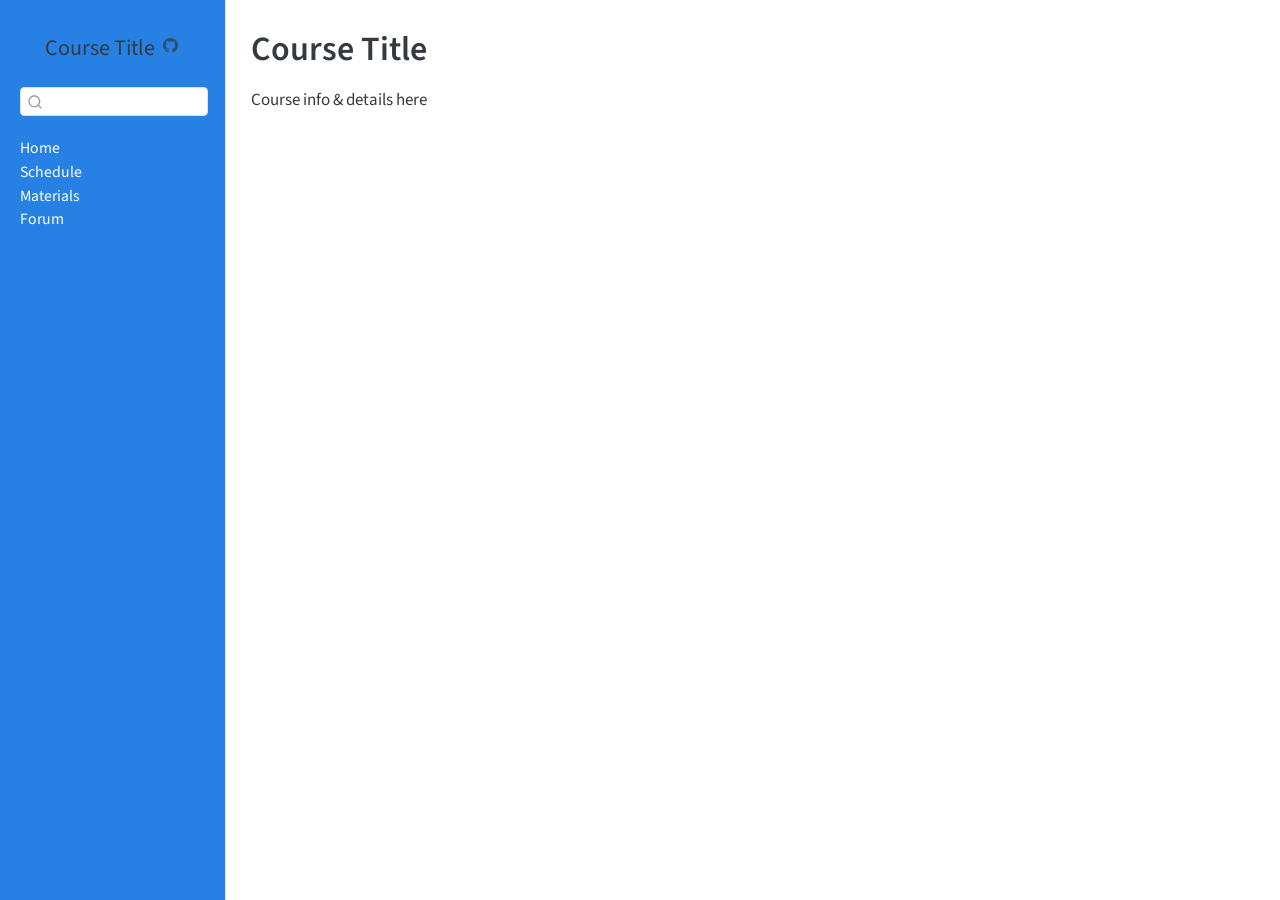
==== index.html @ 428b6da1 "Built site for gh-pages" ====
<!DOCTYPE html>
<html xmlns="http://www.w3.org/1999/xhtml" lang="en" xml:lang="en"><head>

<meta charset="utf-8">
<meta name="generator" content="quarto-1.5.57">

<meta name="viewport" content="width=device-width, initial-scale=1.0, user-scalable=yes">


<title>Course Title</title>
<style>
code{white-space: pre-wrap;}
span.smallcaps{font-variant: small-caps;}
div.columns{display: flex; gap: min(4vw, 1.5em);}
div.column{flex: auto; overflow-x: auto;}
div.hanging-indent{margin-left: 1.5em; text-indent: -1.5em;}
ul.task-list{list-style: none;}
ul.task-list li input[type="checkbox"] {
  width: 0.8em;
  margin: 0 0.8em 0.2em -1em; /* quarto-specific, see https://github.com/quarto-dev/quarto-cli/issues/4556 */ 
  vertical-align: middle;
}
</style>


<script src="site_libs/quarto-nav/quarto-nav.js"></script>
<script src="site_libs/clipboard/clipboard.min.js"></script>
<script src="site_libs/quarto-search/autocomplete.umd.js"></script>
<script src="site_libs/quarto-search/fuse.min.js"></script>
<script src="site_libs/quarto-search/quarto-search.js"></script>
<meta name="quarto:offset" content="./">
<script src="site_libs/quarto-html/quarto.js"></script>
<script src="site_libs/quarto-html/popper.min.js"></script>
<script src="site_libs/quarto-html/tippy.umd.min.js"></script>
<script src="site_libs/quarto-html/anchor.min.js"></script>
<link href="site_libs/quarto-html/tippy.css" rel="stylesheet">
<link href="site_libs/quarto-html/quarto-syntax-highlighting.css" rel="stylesheet" id="quarto-text-highlighting-styles">
<script src="site_libs/bootstrap/bootstrap.min.js"></script>
<link href="site_libs/bootstrap/bootstrap-icons.css" rel="stylesheet">
<link href="site_libs/bootstrap/bootstrap.min.css" rel="stylesheet" id="quarto-bootstrap" data-mode="light">
<script id="quarto-search-options" type="application/json">{
  "location": "sidebar",
  "copy-button": false,
  "collapse-after": 3,
  "panel-placement": "start",
  "type": "textbox",
  "limit": 50,
  "keyboard-shortcut": [
    "f",
    "/",
    "s"
  ],
  "show-item-context": false,
  "language": {
    "search-no-results-text": "No results",
    "search-matching-documents-text": "matching documents",
    "search-copy-link-title": "Copy link to search",
    "search-hide-matches-text": "Hide additional matches",
    "search-more-match-text": "more match in this document",
    "search-more-matches-text": "more matches in this document",
    "search-clear-button-title": "Clear",
    "search-text-placeholder": "",
    "search-detached-cancel-button-title": "Cancel",
    "search-submit-button-title": "Submit",
    "search-label": "Search"
  }
}</script>


</head>

<body class="nav-sidebar docked">

<div id="quarto-search-results"></div>
  <header id="quarto-header" class="headroom fixed-top">
  <nav class="quarto-secondary-nav">
    <div class="container-fluid d-flex">
      <button type="button" class="quarto-btn-toggle btn" data-bs-toggle="collapse" role="button" data-bs-target=".quarto-sidebar-collapse-item" aria-controls="quarto-sidebar" aria-expanded="false" aria-label="Toggle sidebar navigation" onclick="if (window.quartoToggleHeadroom) { window.quartoToggleHeadroom(); }">
        <i class="bi bi-layout-text-sidebar-reverse"></i>
      </button>
        <nav class="quarto-page-breadcrumbs" aria-label="breadcrumb"><ol class="breadcrumb"><li class="breadcrumb-item"><a href="./index.html">Home</a></li></ol></nav>
        <a class="flex-grow-1" role="navigation" data-bs-toggle="collapse" data-bs-target=".quarto-sidebar-collapse-item" aria-controls="quarto-sidebar" aria-expanded="false" aria-label="Toggle sidebar navigation" onclick="if (window.quartoToggleHeadroom) { window.quartoToggleHeadroom(); }">      
        </a>
      <button type="button" class="btn quarto-search-button" aria-label="Search" onclick="window.quartoOpenSearch();">
        <i class="bi bi-search"></i>
      </button>
    </div>
  </nav>
</header>
<!-- content -->
<div id="quarto-content" class="quarto-container page-columns page-rows-contents page-layout-article">
<!-- sidebar -->
  <nav id="quarto-sidebar" class="sidebar collapse collapse-horizontal quarto-sidebar-collapse-item sidebar-navigation docked overflow-auto">
    <div class="pt-lg-2 mt-2 text-center sidebar-header">
    <div class="sidebar-title mb-0 py-0">
      <a href="./">Course Title</a> 
        <div class="sidebar-tools-main">
    <a href="https://github.com/Pakillo/quarto-course-website-template" title="GitHub" class="quarto-navigation-tool px-1" aria-label="GitHub"><i class="bi bi-github"></i></a>
</div>
    </div>
      </div>
        <div class="mt-2 flex-shrink-0 align-items-center">
        <div class="sidebar-search">
        <div id="quarto-search" class="" title="Search"></div>
        </div>
        </div>
    <div class="sidebar-menu-container"> 
    <ul class="list-unstyled mt-1">
        <li class="sidebar-item">
  <div class="sidebar-item-container"> 
  <a href="./index.html" class="sidebar-item-text sidebar-link active">
 <span class="menu-text">Home</span></a>
  </div>
</li>
        <li class="sidebar-item">
  <div class="sidebar-item-container"> 
  <a href="./schedule.html" class="sidebar-item-text sidebar-link">
 <span class="menu-text">Schedule</span></a>
  </div>
</li>
        <li class="sidebar-item">
  <div class="sidebar-item-container"> 
  <a href="./materials.html" class="sidebar-item-text sidebar-link">
 <span class="menu-text">Materials</span></a>
  </div>
</li>
        <li class="sidebar-item">
  <div class="sidebar-item-container"> 
  <a href="https://github.com/Pakillo/quarto-course-website-template/discussions" class="sidebar-item-text sidebar-link">
 <span class="menu-text">Forum</span></a>
  </div>
</li>
    </ul>
    </div>
</nav>
<div id="quarto-sidebar-glass" class="quarto-sidebar-collapse-item" data-bs-toggle="collapse" data-bs-target=".quarto-sidebar-collapse-item"></div>
<!-- margin-sidebar -->
    <div id="quarto-margin-sidebar" class="sidebar margin-sidebar zindex-bottom">
        
    </div>
<!-- main -->
<main class="content" id="quarto-document-content">

<header id="title-block-header" class="quarto-title-block default">
<div class="quarto-title">
<h1 class="title">Course Title</h1>
</div>



<div class="quarto-title-meta">

    
  
    
  </div>
  


</header>


<p>Course info &amp; details here</p>



</main> <!-- /main -->
<script id="quarto-html-after-body" type="application/javascript">
window.document.addEventListener("DOMContentLoaded", function (event) {
  const toggleBodyColorMode = (bsSheetEl) => {
    const mode = bsSheetEl.getAttribute("data-mode");
    const bodyEl = window.document.querySelector("body");
    if (mode === "dark") {
      bodyEl.classList.add("quarto-dark");
      bodyEl.classList.remove("quarto-light");
    } else {
      bodyEl.classList.add("quarto-light");
      bodyEl.classList.remove("quarto-dark");
    }
  }
  const toggleBodyColorPrimary = () => {
    const bsSheetEl = window.document.querySelector("link#quarto-bootstrap");
    if (bsSheetEl) {
      toggleBodyColorMode(bsSheetEl);
    }
  }
  toggleBodyColorPrimary();  
  const icon = "";
  const anchorJS = new window.AnchorJS();
  anchorJS.options = {
    placement: 'right',
    icon: icon
  };
  anchorJS.add('.anchored');
  const isCodeAnnotation = (el) => {
    for (const clz of el.classList) {
      if (clz.startsWith('code-annotation-')) {                     
        return true;
      }
    }
    return false;
  }
  const onCopySuccess = function(e) {
    // button target
    const button = e.trigger;
    // don't keep focus
    button.blur();
    // flash "checked"
    button.classList.add('code-copy-button-checked');
    var currentTitle = button.getAttribute("title");
    button.setAttribute("title", "Copied!");
    let tooltip;
    if (window.bootstrap) {
      button.setAttribute("data-bs-toggle", "tooltip");
      button.setAttribute("data-bs-placement", "left");
      button.setAttribute("data-bs-title", "Copied!");
      tooltip = new bootstrap.Tooltip(button, 
        { trigger: "manual", 
          customClass: "code-copy-button-tooltip",
          offset: [0, -8]});
      tooltip.show();    
    }
    setTimeout(function() {
      if (tooltip) {
        tooltip.hide();
        button.removeAttribute("data-bs-title");
        button.removeAttribute("data-bs-toggle");
        button.removeAttribute("data-bs-placement");
      }
      button.setAttribute("title", currentTitle);
      button.classList.remove('code-copy-button-checked');
    }, 1000);
    // clear code selection
    e.clearSelection();
  }
  const getTextToCopy = function(trigger) {
      const codeEl = trigger.previousElementSibling.cloneNode(true);
      for (const childEl of codeEl.children) {
        if (isCodeAnnotation(childEl)) {
          childEl.remove();
        }
      }
      return codeEl.innerText;
  }
  const clipboard = new window.ClipboardJS('.code-copy-button:not([data-in-quarto-modal])', {
    text: getTextToCopy
  });
  clipboard.on('success', onCopySuccess);
  if (window.document.getElementById('quarto-embedded-source-code-modal')) {
    // For code content inside modals, clipBoardJS needs to be initialized with a container option
    // TODO: Check when it could be a function (https://github.com/zenorocha/clipboard.js/issues/860)
    const clipboardModal = new window.ClipboardJS('.code-copy-button[data-in-quarto-modal]', {
      text: getTextToCopy,
      container: window.document.getElementById('quarto-embedded-source-code-modal')
    });
    clipboardModal.on('success', onCopySuccess);
  }
    var localhostRegex = new RegExp(/^(?:http|https):\/\/localhost\:?[0-9]*\//);
    var mailtoRegex = new RegExp(/^mailto:/);
      var filterRegex = new RegExp("https:\/\/Rstats-courses\.github\.io\/CursoR-AEET-2025\/");
    var isInternal = (href) => {
        return filterRegex.test(href) || localhostRegex.test(href) || mailtoRegex.test(href);
    }
    // Inspect non-navigation links and adorn them if external
 	var links = window.document.querySelectorAll('a[href]:not(.nav-link):not(.navbar-brand):not(.toc-action):not(.sidebar-link):not(.sidebar-item-toggle):not(.pagination-link):not(.no-external):not([aria-hidden]):not(.dropdown-item):not(.quarto-navigation-tool):not(.about-link)');
    for (var i=0; i<links.length; i++) {
      const link = links[i];
      if (!isInternal(link.href)) {
        // undo the damage that might have been done by quarto-nav.js in the case of
        // links that we want to consider external
        if (link.dataset.originalHref !== undefined) {
          link.href = link.dataset.originalHref;
        }
      }
    }
  function tippyHover(el, contentFn, onTriggerFn, onUntriggerFn) {
    const config = {
      allowHTML: true,
      maxWidth: 500,
      delay: 100,
      arrow: false,
      appendTo: function(el) {
          return el.parentElement;
      },
      interactive: true,
      interactiveBorder: 10,
      theme: 'quarto',
      placement: 'bottom-start',
    };
    if (contentFn) {
      config.content = contentFn;
    }
    if (onTriggerFn) {
      config.onTrigger = onTriggerFn;
    }
    if (onUntriggerFn) {
      config.onUntrigger = onUntriggerFn;
    }
    window.tippy(el, config); 
  }
  const noterefs = window.document.querySelectorAll('a[role="doc-noteref"]');
  for (var i=0; i<noterefs.length; i++) {
    const ref = noterefs[i];
    tippyHover(ref, function() {
      // use id or data attribute instead here
      let href = ref.getAttribute('data-footnote-href') || ref.getAttribute('href');
      try { href = new URL(href).hash; } catch {}
      const id = href.replace(/^#\/?/, "");
      const note = window.document.getElementById(id);
      if (note) {
        return note.innerHTML;
      } else {
        return "";
      }
    });
  }
  const xrefs = window.document.querySelectorAll('a.quarto-xref');
  const processXRef = (id, note) => {
    // Strip column container classes
    const stripColumnClz = (el) => {
      el.classList.remove("page-full", "page-columns");
      if (el.children) {
        for (const child of el.children) {
          stripColumnClz(child);
        }
      }
    }
    stripColumnClz(note)
    if (id === null || id.startsWith('sec-')) {
      // Special case sections, only their first couple elements
      const container = document.createElement("div");
      if (note.children && note.children.length > 2) {
        container.appendChild(note.children[0].cloneNode(true));
        for (let i = 1; i < note.children.length; i++) {
          const child = note.children[i];
          if (child.tagName === "P" && child.innerText === "") {
            continue;
          } else {
            container.appendChild(child.cloneNode(true));
            break;
          }
        }
        if (window.Quarto?.typesetMath) {
          window.Quarto.typesetMath(container);
        }
        return container.innerHTML
      } else {
        if (window.Quarto?.typesetMath) {
          window.Quarto.typesetMath(note);
        }
        return note.innerHTML;
      }
    } else {
      // Remove any anchor links if they are present
      const anchorLink = note.querySelector('a.anchorjs-link');
      if (anchorLink) {
        anchorLink.remove();
      }
      if (window.Quarto?.typesetMath) {
        window.Quarto.typesetMath(note);
      }
      // TODO in 1.5, we should make sure this works without a callout special case
      if (note.classList.contains("callout")) {
        return note.outerHTML;
      } else {
        return note.innerHTML;
      }
    }
  }
  for (var i=0; i<xrefs.length; i++) {
    const xref = xrefs[i];
    tippyHover(xref, undefined, function(instance) {
      instance.disable();
      let url = xref.getAttribute('href');
      let hash = undefined; 
      if (url.startsWith('#')) {
        hash = url;
      } else {
        try { hash = new URL(url).hash; } catch {}
      }
      if (hash) {
        const id = hash.replace(/^#\/?/, "");
        const note = window.document.getElementById(id);
        if (note !== null) {
          try {
            const html = processXRef(id, note.cloneNode(true));
            instance.setContent(html);
          } finally {
            instance.enable();
            instance.show();
          }
        } else {
          // See if we can fetch this
          fetch(url.split('#')[0])
          .then(res => res.text())
          .then(html => {
            const parser = new DOMParser();
            const htmlDoc = parser.parseFromString(html, "text/html");
            const note = htmlDoc.getElementById(id);
            if (note !== null) {
              const html = processXRef(id, note);
              instance.setContent(html);
            } 
          }).finally(() => {
            instance.enable();
            instance.show();
          });
        }
      } else {
        // See if we can fetch a full url (with no hash to target)
        // This is a special case and we should probably do some content thinning / targeting
        fetch(url)
        .then(res => res.text())
        .then(html => {
          const parser = new DOMParser();
          const htmlDoc = parser.parseFromString(html, "text/html");
          const note = htmlDoc.querySelector('main.content');
          if (note !== null) {
            // This should only happen for chapter cross references
            // (since there is no id in the URL)
            // remove the first header
            if (note.children.length > 0 && note.children[0].tagName === "HEADER") {
              note.children[0].remove();
            }
            const html = processXRef(null, note);
            instance.setContent(html);
          } 
        }).finally(() => {
          instance.enable();
          instance.show();
        });
      }
    }, function(instance) {
    });
  }
      let selectedAnnoteEl;
      const selectorForAnnotation = ( cell, annotation) => {
        let cellAttr = 'data-code-cell="' + cell + '"';
        let lineAttr = 'data-code-annotation="' +  annotation + '"';
        const selector = 'span[' + cellAttr + '][' + lineAttr + ']';
        return selector;
      }
      const selectCodeLines = (annoteEl) => {
        const doc = window.document;
        const targetCell = annoteEl.getAttribute("data-target-cell");
        const targetAnnotation = annoteEl.getAttribute("data-target-annotation");
        const annoteSpan = window.document.querySelector(selectorForAnnotation(targetCell, targetAnnotation));
        const lines = annoteSpan.getAttribute("data-code-lines").split(",");
        const lineIds = lines.map((line) => {
          return targetCell + "-" + line;
        })
        let top = null;
        let height = null;
        let parent = null;
        if (lineIds.length > 0) {
            //compute the position of the single el (top and bottom and make a div)
            const el = window.document.getElementById(lineIds[0]);
            top = el.offsetTop;
            height = el.offsetHeight;
            parent = el.parentElement.parentElement;
          if (lineIds.length > 1) {
            const lastEl = window.document.getElementById(lineIds[lineIds.length - 1]);
            const bottom = lastEl.offsetTop + lastEl.offsetHeight;
            height = bottom - top;
          }
          if (top !== null && height !== null && parent !== null) {
            // cook up a div (if necessary) and position it 
            let div = window.document.getElementById("code-annotation-line-highlight");
            if (div === null) {
              div = window.document.createElement("div");
              div.setAttribute("id", "code-annotation-line-highlight");
              div.style.position = 'absolute';
              parent.appendChild(div);
            }
            div.style.top = top - 2 + "px";
            div.style.height = height + 4 + "px";
            div.style.left = 0;
            let gutterDiv = window.document.getElementById("code-annotation-line-highlight-gutter");
            if (gutterDiv === null) {
              gutterDiv = window.document.createElement("div");
              gutterDiv.setAttribute("id", "code-annotation-line-highlight-gutter");
              gutterDiv.style.position = 'absolute';
              const codeCell = window.document.getElementById(targetCell);
              const gutter = codeCell.querySelector('.code-annotation-gutter');
              gutter.appendChild(gutterDiv);
            }
            gutterDiv.style.top = top - 2 + "px";
            gutterDiv.style.height = height + 4 + "px";
          }
          selectedAnnoteEl = annoteEl;
        }
      };
      const unselectCodeLines = () => {
        const elementsIds = ["code-annotation-line-highlight", "code-annotation-line-highlight-gutter"];
        elementsIds.forEach((elId) => {
          const div = window.document.getElementById(elId);
          if (div) {
            div.remove();
          }
        });
        selectedAnnoteEl = undefined;
      };
        // Handle positioning of the toggle
    window.addEventListener(
      "resize",
      throttle(() => {
        elRect = undefined;
        if (selectedAnnoteEl) {
          selectCodeLines(selectedAnnoteEl);
        }
      }, 10)
    );
    function throttle(fn, ms) {
    let throttle = false;
    let timer;
      return (...args) => {
        if(!throttle) { // first call gets through
            fn.apply(this, args);
            throttle = true;
        } else { // all the others get throttled
            if(timer) clearTimeout(timer); // cancel #2
            timer = setTimeout(() => {
              fn.apply(this, args);
              timer = throttle = false;
            }, ms);
        }
      };
    }
      // Attach click handler to the DT
      const annoteDls = window.document.querySelectorAll('dt[data-target-cell]');
      for (const annoteDlNode of annoteDls) {
        annoteDlNode.addEventListener('click', (event) => {
          const clickedEl = event.target;
          if (clickedEl !== selectedAnnoteEl) {
            unselectCodeLines();
            const activeEl = window.document.querySelector('dt[data-target-cell].code-annotation-active');
            if (activeEl) {
              activeEl.classList.remove('code-annotation-active');
            }
            selectCodeLines(clickedEl);
            clickedEl.classList.add('code-annotation-active');
          } else {
            // Unselect the line
            unselectCodeLines();
            clickedEl.classList.remove('code-annotation-active');
          }
        });
      }
  const findCites = (el) => {
    const parentEl = el.parentElement;
    if (parentEl) {
      const cites = parentEl.dataset.cites;
      if (cites) {
        return {
          el,
          cites: cites.split(' ')
        };
      } else {
        return findCites(el.parentElement)
      }
    } else {
      return undefined;
    }
  };
  var bibliorefs = window.document.querySelectorAll('a[role="doc-biblioref"]');
  for (var i=0; i<bibliorefs.length; i++) {
    const ref = bibliorefs[i];
    const citeInfo = findCites(ref);
    if (citeInfo) {
      tippyHover(citeInfo.el, function() {
        var popup = window.document.createElement('div');
        citeInfo.cites.forEach(function(cite) {
          var citeDiv = window.document.createElement('div');
          citeDiv.classList.add('hanging-indent');
          citeDiv.classList.add('csl-entry');
          var biblioDiv = window.document.getElementById('ref-' + cite);
          if (biblioDiv) {
            citeDiv.innerHTML = biblioDiv.innerHTML;
          }
          popup.appendChild(citeDiv);
        });
        return popup.innerHTML;
      });
    }
  }
});
</script>
</div> <!-- /content -->




</body></html>
---- site_libs/quarto-html/tippy.css ----
.tippy-box[data-animation=fade][data-state=hidden]{opacity:0}[data-tippy-root]{max-width:calc(100vw - 10px)}.tippy-box{position:relative;background-color:#333;color:#fff;border-radius:4px;font-size:14px;line-height:1.4;white-space:normal;outline:0;transition-property:transform,visibility,opacity}.tippy-box[data-placement^=top]>.tippy-arrow{bottom:0}.tippy-box[data-placement^=top]>.tippy-arrow:before{bottom:-7px;left:0;border-width:8px 8px 0;border-top-color:initial;transform-origin:center top}.tippy-box[data-placement^=bottom]>.tippy-arrow{top:0}.tippy-box[data-placement^=bottom]>.tippy-arrow:before{top:-7px;left:0;border-width:0 8px 8px;border-bottom-color:initial;transform-origin:center bottom}.tippy-box[data-placement^=left]>.tippy-arrow{right:0}.tippy-box[data-placement^=left]>.tippy-arrow:before{border-width:8px 0 8px 8px;border-left-color:initial;right:-7px;transform-origin:center left}.tippy-box[data-placement^=right]>.tippy-arrow{left:0}.tippy-box[data-placement^=right]>.tippy-arrow:before{left:-7px;border-width:8px 8px 8px 0;border-right-color:initial;transform-origin:center right}.tippy-box[data-inertia][data-state=visible]{transition-timing-function:cubic-bezier(.54,1.5,.38,1.11)}.tippy-arrow{width:16px;height:16px;color:#333}.tippy-arrow:before{content:"";position:absolute;border-color:transparent;border-style:solid}.tippy-content{position:relative;padding:5px 9px;z-index:1}
---- site_libs/quarto-html/quarto-syntax-highlighting.css ----
/* quarto syntax highlight colors */
:root {
  --quarto-hl-ot-color: #003B4F;
  --quarto-hl-at-color: #657422;
  --quarto-hl-ss-color: #20794D;
  --quarto-hl-an-color: #5E5E5E;
  --quarto-hl-fu-color: #4758AB;
  --quarto-hl-st-color: #20794D;
  --quarto-hl-cf-color: #003B4F;
  --quarto-hl-op-color: #5E5E5E;
  --quarto-hl-er-color: #AD0000;
  --quarto-hl-bn-color: #AD0000;
  --quarto-hl-al-color: #AD0000;
  --quarto-hl-va-color: #111111;
  --quarto-hl-bu-color: inherit;
  --quarto-hl-ex-color: inherit;
  --quarto-hl-pp-color: #AD0000;
  --quarto-hl-in-color: #5E5E5E;
  --quarto-hl-vs-color: #20794D;
  --quarto-hl-wa-color: #5E5E5E;
  --quarto-hl-do-color: #5E5E5E;
  --quarto-hl-im-color: #00769E;
  --quarto-hl-ch-color: #20794D;
  --quarto-hl-dt-color: #AD0000;
  --quarto-hl-fl-color: #AD0000;
  --quarto-hl-co-color: #5E5E5E;
  --quarto-hl-cv-color: #5E5E5E;
  --quarto-hl-cn-color: #8f5902;
  --quarto-hl-sc-color: #5E5E5E;
  --quarto-hl-dv-color: #AD0000;
  --quarto-hl-kw-color: #003B4F;
}

/* other quarto variables */
:root {
  --quarto-font-monospace: SFMono-Regular, Menlo, Monaco, Consolas, "Liberation Mono", "Courier New", monospace;
}

pre > code.sourceCode > span {
  color: #003B4F;
}

code span {
  color: #003B4F;
}

code.sourceCode > span {
  color: #003B4F;
}

div.sourceCode,
div.sourceCode pre.sourceCode {
  color: #003B4F;
}

code span.ot {
  color: #003B4F;
  font-style: inherit;
}

code span.at {
  color: #657422;
  font-style: inherit;
}

code span.ss {
  color: #20794D;
  font-style: inherit;
}

code span.an {
  color: #5E5E5E;
  font-style: inherit;
}

code span.fu {
  color: #4758AB;
  font-style: inherit;
}

code span.st {
  color: #20794D;
  font-style: inherit;
}

code span.cf {
  color: #003B4F;
  font-weight: bold;
  font-style: inherit;
}

code span.op {
  color: #5E5E5E;
  font-style: inherit;
}

code span.er {
  color: #AD0000;
  font-style: inherit;
}

code span.bn {
  color: #AD0000;
  font-style: inherit;
}

code span.al {
  color: #AD0000;
  font-style: inherit;
}

code span.va {
  color: #111111;
  font-style: inherit;
}

code span.bu {
  font-style: inherit;
}

code span.ex {
  font-style: inherit;
}

code span.pp {
  color: #AD0000;
  font-style: inherit;
}

code span.in {
  color: #5E5E5E;
  font-style: inherit;
}

code span.vs {
  color: #20794D;
  font-style: inherit;
}

code span.wa {
  color: #5E5E5E;
  font-style: italic;
}

code span.do {
  color: #5E5E5E;
  font-style: italic;
}

code span.im {
  color: #00769E;
  font-style: inherit;
}

code span.ch {
  color: #20794D;
  font-style: inherit;
}

code span.dt {
  color: #AD0000;
  font-style: inherit;
}

code span.fl {
  color: #AD0000;
  font-style: inherit;
}

code span.co {
  color: #5E5E5E;
  font-style: inherit;
}

code span.cv {
  color: #5E5E5E;
  font-style: italic;
}

code span.cn {
  color: #8f5902;
  font-style: inherit;
}

code span.sc {
  color: #5E5E5E;
  font-style: inherit;
}

code span.dv {
  color: #AD0000;
  font-style: inherit;
}

code span.kw {
  color: #003B4F;
  font-weight: bold;
  font-style: inherit;
}

.prevent-inlining {
  content: "</";
}

/*# sourceMappingURL=debc5d5d77c3f9108843748ff7464032.css.map */
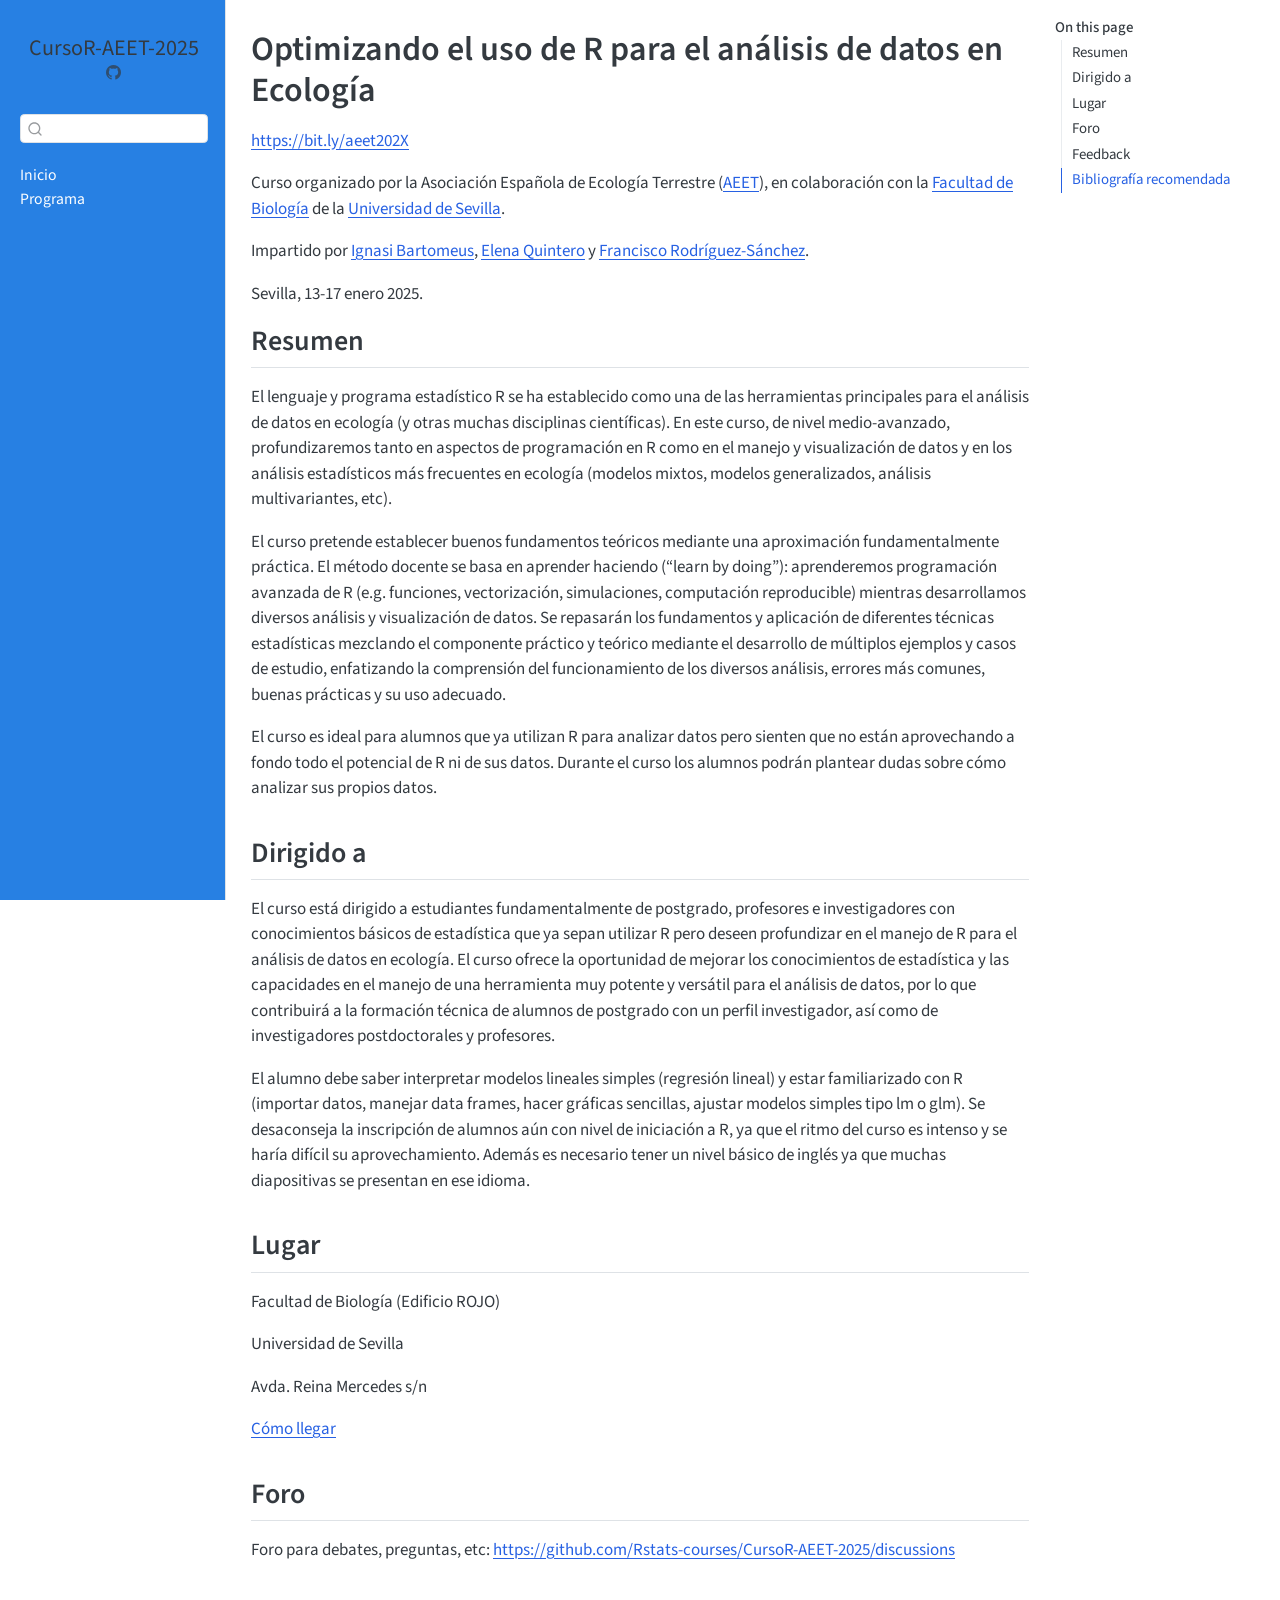
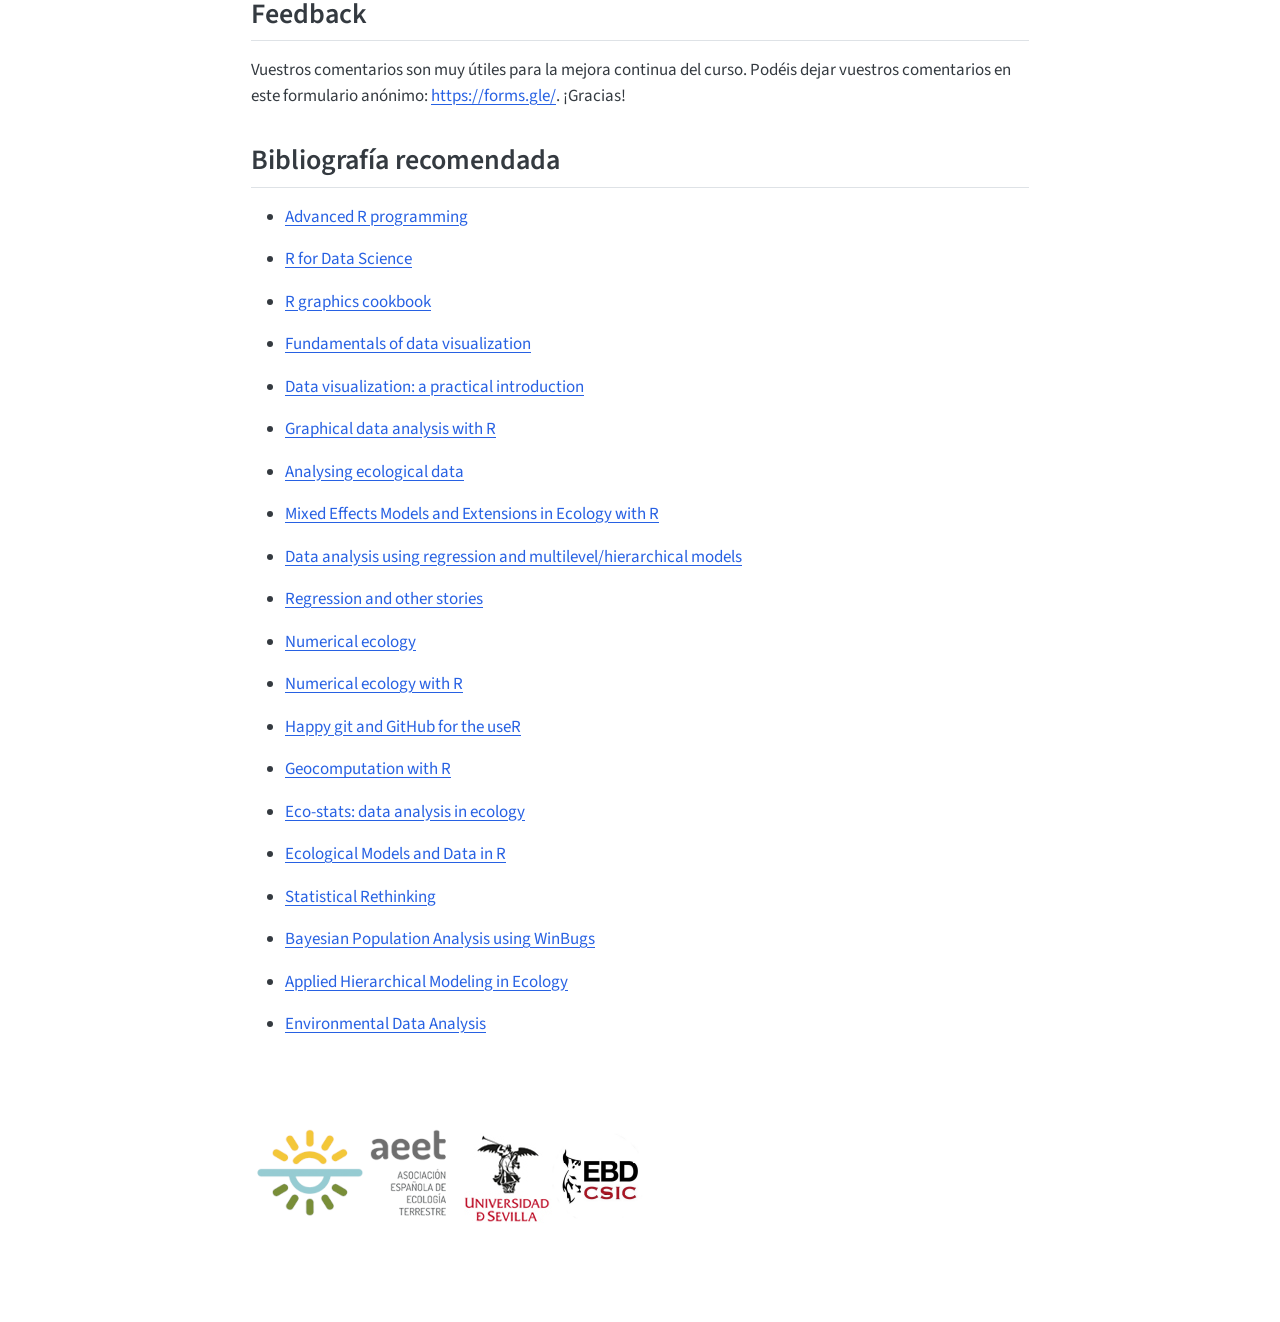
==== commit 32e0a4c6: "Built site for gh-pages" ====
--- a/index.html
+++ b/index.html
@@ -2,12 +2,12 @@
 <html xmlns="http://www.w3.org/1999/xhtml" lang="en" xml:lang="en"><head>
 
 <meta charset="utf-8">
-<meta name="generator" content="quarto-1.5.57">
+<meta name="generator" content="quarto-1.6.39">
 
 <meta name="viewport" content="width=device-width, initial-scale=1.0, user-scalable=yes">
 
 
-<title>Course Title</title>
+<title>Optimizando el uso de R para el análisis de datos en Ecología – CursoR-AEET-2025</title>
 <style>
 code{white-space: pre-wrap;}
 span.smallcaps{font-variant: small-caps;}
@@ -34,10 +34,10 @@
 <script src="site_libs/quarto-html/tippy.umd.min.js"></script>
 <script src="site_libs/quarto-html/anchor.min.js"></script>
 <link href="site_libs/quarto-html/tippy.css" rel="stylesheet">
-<link href="site_libs/quarto-html/quarto-syntax-highlighting.css" rel="stylesheet" id="quarto-text-highlighting-styles">
+<link href="site_libs/quarto-html/quarto-syntax-highlighting-e26003cea8cd680ca0c55a263523d882.css" rel="stylesheet" id="quarto-text-highlighting-styles">
 <script src="site_libs/bootstrap/bootstrap.min.js"></script>
 <link href="site_libs/bootstrap/bootstrap-icons.css" rel="stylesheet">
-<link href="site_libs/bootstrap/bootstrap.min.css" rel="stylesheet" id="quarto-bootstrap" data-mode="light">
+<link href="site_libs/bootstrap/bootstrap-38769d6d5360e4b0df98504e5036f89d.min.css" rel="stylesheet" append-hash="true" id="quarto-bootstrap" data-mode="light">
 <script id="quarto-search-options" type="application/json">{
   "location": "sidebar",
   "copy-button": false,
@@ -78,7 +78,7 @@
       <button type="button" class="quarto-btn-toggle btn" data-bs-toggle="collapse" role="button" data-bs-target=".quarto-sidebar-collapse-item" aria-controls="quarto-sidebar" aria-expanded="false" aria-label="Toggle sidebar navigation" onclick="if (window.quartoToggleHeadroom) { window.quartoToggleHeadroom(); }">
         <i class="bi bi-layout-text-sidebar-reverse"></i>
       </button>
-        <nav class="quarto-page-breadcrumbs" aria-label="breadcrumb"><ol class="breadcrumb"><li class="breadcrumb-item"><a href="./index.html">Home</a></li></ol></nav>
+        <nav class="quarto-page-breadcrumbs" aria-label="breadcrumb"><ol class="breadcrumb"><li class="breadcrumb-item"><a href="./index.html">Inicio</a></li></ol></nav>
         <a class="flex-grow-1" role="navigation" data-bs-toggle="collapse" data-bs-target=".quarto-sidebar-collapse-item" aria-controls="quarto-sidebar" aria-expanded="false" aria-label="Toggle sidebar navigation" onclick="if (window.quartoToggleHeadroom) { window.quartoToggleHeadroom(); }">      
         </a>
       <button type="button" class="btn quarto-search-button" aria-label="Search" onclick="window.quartoOpenSearch();">
@@ -93,9 +93,9 @@
   <nav id="quarto-sidebar" class="sidebar collapse collapse-horizontal quarto-sidebar-collapse-item sidebar-navigation docked overflow-auto">
     <div class="pt-lg-2 mt-2 text-center sidebar-header">
     <div class="sidebar-title mb-0 py-0">
-      <a href="./">Course Title</a> 
+      <a href="./">CursoR-AEET-2025</a> 
         <div class="sidebar-tools-main">
-    <a href="https://github.com/Pakillo/quarto-course-website-template" title="GitHub" class="quarto-navigation-tool px-1" aria-label="GitHub"><i class="bi bi-github"></i></a>
+    <a href="https://github.com/Rstats-courses/CursoR-AEET-2025" title="GitHub" class="quarto-navigation-tool px-1" aria-label="GitHub"><i class="bi bi-github"></i></a>
 </div>
     </div>
       </div>
@@ -109,25 +109,13 @@
         <li class="sidebar-item">
   <div class="sidebar-item-container"> 
   <a href="./index.html" class="sidebar-item-text sidebar-link active">
- <span class="menu-text">Home</span></a>
+ <span class="menu-text">Inicio</span></a>
   </div>
 </li>
         <li class="sidebar-item">
   <div class="sidebar-item-container"> 
-  <a href="./schedule.html" class="sidebar-item-text sidebar-link">
- <span class="menu-text">Schedule</span></a>
-  </div>
-</li>
-        <li class="sidebar-item">
-  <div class="sidebar-item-container"> 
-  <a href="./materials.html" class="sidebar-item-text sidebar-link">
- <span class="menu-text">Materials</span></a>
-  </div>
-</li>
-        <li class="sidebar-item">
-  <div class="sidebar-item-container"> 
-  <a href="https://github.com/Pakillo/quarto-course-website-template/discussions" class="sidebar-item-text sidebar-link">
- <span class="menu-text">Forum</span></a>
+  <a href="./programa.html" class="sidebar-item-text sidebar-link">
+ <span class="menu-text">Programa</span></a>
   </div>
 </li>
     </ul>
@@ -135,15 +123,26 @@
 </nav>
 <div id="quarto-sidebar-glass" class="quarto-sidebar-collapse-item" data-bs-toggle="collapse" data-bs-target=".quarto-sidebar-collapse-item"></div>
 <!-- margin-sidebar -->
-    <div id="quarto-margin-sidebar" class="sidebar margin-sidebar zindex-bottom">
-        
+    <div id="quarto-margin-sidebar" class="sidebar margin-sidebar">
+        <nav id="TOC" role="doc-toc" class="toc-active">
+    <h2 id="toc-title">On this page</h2>
+   
+  <ul>
+  <li><a href="#resumen" id="toc-resumen" class="nav-link active" data-scroll-target="#resumen">Resumen</a></li>
+  <li><a href="#dirigido-a" id="toc-dirigido-a" class="nav-link" data-scroll-target="#dirigido-a">Dirigido a</a></li>
+  <li><a href="#lugar" id="toc-lugar" class="nav-link" data-scroll-target="#lugar">Lugar</a></li>
+  <li><a href="#foro" id="toc-foro" class="nav-link" data-scroll-target="#foro">Foro</a></li>
+  <li><a href="#feedback" id="toc-feedback" class="nav-link" data-scroll-target="#feedback">Feedback</a></li>
+  <li><a href="#bibliografía-recomendada" id="toc-bibliografía-recomendada" class="nav-link" data-scroll-target="#bibliografía-recomendada">Bibliografía recomendada</a></li>
+  </ul>
+</nav>
     </div>
 <!-- main -->
 <main class="content" id="quarto-document-content">
 
 <header id="title-block-header" class="quarto-title-block default">
 <div class="quarto-title">
-<h1 class="title">Course Title</h1>
+<h1 class="title">Optimizando el uso de R para el análisis de datos en Ecología</h1>
 </div>
 
 
@@ -160,9 +159,65 @@
 </header>
 
 
-<p>Course info &amp; details here</p>
-
-
+<p><a href="https://bit.ly/aeet202X" class="uri">https://bit.ly/aeet202X</a></p>
+<p>Curso organizado por la Asociación Española de Ecología Terrestre (<a href="http://www.aeet.org">AEET</a>), en colaboración con la <a href="https://biologia.us.es/">Facultad de Biología</a> de la <a href="https://www.us.es/">Universidad de Sevilla</a>.</p>
+<p>Impartido por <a href="https://bartomeuslab.com/">Ignasi Bartomeus</a>, <a href="https://orcid.org/0000-0003-4979-6874">Elena Quintero</a> y <a href="https://frodriguezsanchez.net/">Francisco Rodríguez-Sánchez</a>.</p>
+<p>Sevilla, 13-17 enero 2025.</p>
+<section id="resumen" class="level2">
+<h2 class="anchored" data-anchor-id="resumen">Resumen</h2>
+<p>El lenguaje y programa estadístico R se ha establecido como una de las herramientas principales para el análisis de datos en ecología (y otras muchas disciplinas científicas). En este curso, de nivel medio-avanzado, profundizaremos tanto en aspectos de programación en R como en el manejo y visualización de datos y en los análisis estadísticos más frecuentes en ecología (modelos mixtos, modelos generalizados, análisis multivariantes, etc).</p>
+<p>El curso pretende establecer buenos fundamentos teóricos mediante una aproximación fundamentalmente práctica. El método docente se basa en aprender haciendo (“learn by doing”): aprenderemos programación avanzada de R (e.g.&nbsp;funciones, vectorización, simulaciones, computación reproducible) mientras desarrollamos diversos análisis y visualización de datos. Se repasarán los fundamentos y aplicación de diferentes técnicas estadísticas mezclando el componente práctico y teórico mediante el desarrollo de múltiplos ejemplos y casos de estudio, enfatizando la comprensión del funcionamiento de los diversos análisis, errores más comunes, buenas prácticas y su uso adecuado.</p>
+<p>El curso es ideal para alumnos que ya utilizan R para analizar datos pero sienten que no están aprovechando a fondo todo el potencial de R ni de sus datos. Durante el curso los alumnos podrán plantear dudas sobre cómo analizar sus propios datos.</p>
+</section>
+<section id="dirigido-a" class="level2">
+<h2 class="anchored" data-anchor-id="dirigido-a">Dirigido a</h2>
+<p>El curso está dirigido a estudiantes fundamentalmente de postgrado, profesores e investigadores con conocimientos básicos de estadística que ya sepan utilizar R pero deseen profundizar en el manejo de R para el análisis de datos en ecología. El curso ofrece la oportunidad de mejorar los conocimientos de estadística y las capacidades en el manejo de una herramienta muy potente y versátil para el análisis de datos, por lo que contribuirá a la formación técnica de alumnos de postgrado con un perfil investigador, así como de investigadores postdoctorales y profesores.</p>
+<p>El alumno debe saber interpretar modelos lineales simples (regresión lineal) y estar familiarizado con R (importar datos, manejar data frames, hacer gráficas sencillas, ajustar modelos simples tipo lm o glm). Se desaconseja la inscripción de alumnos aún con nivel de iniciación a R, ya que el ritmo del curso es intenso y se haría difícil su aprovechamiento. Además es necesario tener un nivel básico de inglés ya que muchas diapositivas se presentan en ese idioma.</p>
+</section>
+<section id="lugar" class="level2">
+<h2 class="anchored" data-anchor-id="lugar">Lugar</h2>
+<p>Facultad de Biología (Edificio ROJO)</p>
+<p>Universidad de Sevilla</p>
+<p>Avda. Reina Mercedes s/n</p>
+<p><a href="https://goo.gl/maps/vFWL6eqs85L6zP3n6">Cómo llegar</a></p>
+</section>
+<section id="foro" class="level2">
+<h2 class="anchored" data-anchor-id="foro">Foro</h2>
+<p>Foro para debates, preguntas, etc: <a href="https://github.com/Rstats-courses/CursoR-AEET-2025/discussions" class="uri">https://github.com/Rstats-courses/CursoR-AEET-2025/discussions</a></p>
+</section>
+<section id="feedback" class="level2">
+<h2 class="anchored" data-anchor-id="feedback">Feedback</h2>
+<p>Vuestros comentarios son muy útiles para la mejora continua del curso. Podéis dejar vuestros comentarios en este formulario anónimo: <a href="https://forms.gle/" class="uri">https://forms.gle/</a>. ¡Gracias!</p>
+</section>
+<section id="bibliografía-recomendada" class="level2">
+<h2 class="anchored" data-anchor-id="bibliografía-recomendada">Bibliografía recomendada</h2>
+<ul>
+<li><p><a href="http://adv-r.had.co.nz/">Advanced R programming</a></p></li>
+<li><p><a href="http://r4ds.had.co.nz/">R for Data Science</a></p></li>
+<li><p><a href="http://shop.oreilly.com/product/0636920023135.do">R graphics cookbook</a></p></li>
+<li><p><a href="http://serialmentor.com/dataviz/">Fundamentals of data visualization</a></p></li>
+<li><p><a href="http://socviz.co/">Data visualization: a practical introduction</a></p></li>
+<li><p><a href="http://www.gradaanwr.net/">Graphical data analysis with R</a></p></li>
+<li><p><a href="http://highstat.com/index.php/analysing-ecological-data">Analysing ecological data</a></p></li>
+<li><p><a href="http://highstat.com/index.php/mixed-effects-models-and-extensions-in-ecology-with-r">Mixed Effects Models and Extensions in Ecology with R</a></p></li>
+<li><p><a href="http://www.stat.columbia.edu/~gelman/arm/">Data analysis using regression and multilevel/hierarchical models</a></p></li>
+<li><p><a href="https://avehtari.github.io/ROS-Examples/">Regression and other stories</a></p></li>
+<li><p><a href="https://www.elsevier.com/books/numerical-ecology/legendre/978-0-444-53868-0">Numerical ecology</a></p></li>
+<li><p><a href="http://www.springer.com/la/book/9781441979759">Numerical ecology with R</a></p></li>
+<li><p><a href="http://happygitwithr.com/">Happy git and GitHub for the useR</a></p></li>
+<li><p><a href="https://geocompr.robinlovelace.net/">Geocomputation with R</a></p></li>
+<li><p><a href="https://link.springer.com/book/10.1007/978-3-030-88443-7">Eco-stats: data analysis in ecology</a></p></li>
+<li><p><a href="">Ecological Models and Data in R</a></p></li>
+<li><p><a href="">Statistical Rethinking</a></p></li>
+<li><p><a href="">Bayesian Population Analysis using WinBugs</a></p></li>
+<li><p><a href="https://www.mbr-pwrc.usgs.gov/pubanalysis/keryroylebook/">Applied Hierarchical Modeling in Ecology</a></p></li>
+<li><p><a href="https://link.springer.com/book/10.1007/978-3-030-55020-2">Environmental Data Analysis</a></p></li>
+</ul>
+<p><br> <br></p>
+<p><img src="logos2.png" class="img-fluid"></p>
+
+
+</section>
 
 </main> <!-- /main -->
 <script id="quarto-html-after-body" type="application/javascript">
@@ -247,8 +302,6 @@
   });
   clipboard.on('success', onCopySuccess);
   if (window.document.getElementById('quarto-embedded-source-code-modal')) {
-    // For code content inside modals, clipBoardJS needs to be initialized with a container option
-    // TODO: Check when it could be a function (https://github.com/zenorocha/clipboard.js/issues/860)
     const clipboardModal = new window.ClipboardJS('.code-copy-button[data-in-quarto-modal]', {
       text: getTextToCopy,
       container: window.document.getElementById('quarto-embedded-source-code-modal')
@@ -359,7 +412,6 @@
       if (window.Quarto?.typesetMath) {
         window.Quarto.typesetMath(note);
       }
-      // TODO in 1.5, we should make sure this works without a callout special case
       if (note.classList.contains("callout")) {
         return note.outerHTML;
       } else {
--- a/site_libs/quarto-html/quarto-syntax-highlighting-e26003cea8cd680ca0c55a263523d882.css
+++ b/site_libs/quarto-html/quarto-syntax-highlighting-e26003cea8cd680ca0c55a263523d882.css
@@ -0,0 +1,205 @@
+/* quarto syntax highlight colors */
+:root {
+  --quarto-hl-ot-color: #003B4F;
+  --quarto-hl-at-color: #657422;
+  --quarto-hl-ss-color: #20794D;
+  --quarto-hl-an-color: #5E5E5E;
+  --quarto-hl-fu-color: #4758AB;
+  --quarto-hl-st-color: #20794D;
+  --quarto-hl-cf-color: #003B4F;
+  --quarto-hl-op-color: #5E5E5E;
+  --quarto-hl-er-color: #AD0000;
+  --quarto-hl-bn-color: #AD0000;
+  --quarto-hl-al-color: #AD0000;
+  --quarto-hl-va-color: #111111;
+  --quarto-hl-bu-color: inherit;
+  --quarto-hl-ex-color: inherit;
+  --quarto-hl-pp-color: #AD0000;
+  --quarto-hl-in-color: #5E5E5E;
+  --quarto-hl-vs-color: #20794D;
+  --quarto-hl-wa-color: #5E5E5E;
+  --quarto-hl-do-color: #5E5E5E;
+  --quarto-hl-im-color: #00769E;
+  --quarto-hl-ch-color: #20794D;
+  --quarto-hl-dt-color: #AD0000;
+  --quarto-hl-fl-color: #AD0000;
+  --quarto-hl-co-color: #5E5E5E;
+  --quarto-hl-cv-color: #5E5E5E;
+  --quarto-hl-cn-color: #8f5902;
+  --quarto-hl-sc-color: #5E5E5E;
+  --quarto-hl-dv-color: #AD0000;
+  --quarto-hl-kw-color: #003B4F;
+}
+
+/* other quarto variables */
+:root {
+  --quarto-font-monospace: SFMono-Regular, Menlo, Monaco, Consolas, "Liberation Mono", "Courier New", monospace;
+}
+
+pre > code.sourceCode > span {
+  color: #003B4F;
+}
+
+code span {
+  color: #003B4F;
+}
+
+code.sourceCode > span {
+  color: #003B4F;
+}
+
+div.sourceCode,
+div.sourceCode pre.sourceCode {
+  color: #003B4F;
+}
+
+code span.ot {
+  color: #003B4F;
+  font-style: inherit;
+}
+
+code span.at {
+  color: #657422;
+  font-style: inherit;
+}
+
+code span.ss {
+  color: #20794D;
+  font-style: inherit;
+}
+
+code span.an {
+  color: #5E5E5E;
+  font-style: inherit;
+}
+
+code span.fu {
+  color: #4758AB;
+  font-style: inherit;
+}
+
+code span.st {
+  color: #20794D;
+  font-style: inherit;
+}
+
+code span.cf {
+  color: #003B4F;
+  font-weight: bold;
+  font-style: inherit;
+}
+
+code span.op {
+  color: #5E5E5E;
+  font-style: inherit;
+}
+
+code span.er {
+  color: #AD0000;
+  font-style: inherit;
+}
+
+code span.bn {
+  color: #AD0000;
+  font-style: inherit;
+}
+
+code span.al {
+  color: #AD0000;
+  font-style: inherit;
+}
+
+code span.va {
+  color: #111111;
+  font-style: inherit;
+}
+
+code span.bu {
+  font-style: inherit;
+}
+
+code span.ex {
+  font-style: inherit;
+}
+
+code span.pp {
+  color: #AD0000;
+  font-style: inherit;
+}
+
+code span.in {
+  color: #5E5E5E;
+  font-style: inherit;
+}
+
+code span.vs {
+  color: #20794D;
+  font-style: inherit;
+}
+
+code span.wa {
+  color: #5E5E5E;
+  font-style: italic;
+}
+
+code span.do {
+  color: #5E5E5E;
+  font-style: italic;
+}
+
+code span.im {
+  color: #00769E;
+  font-style: inherit;
+}
+
+code span.ch {
+  color: #20794D;
+  font-style: inherit;
+}
+
+code span.dt {
+  color: #AD0000;
+  font-style: inherit;
+}
+
+code span.fl {
+  color: #AD0000;
+  font-style: inherit;
+}
+
+code span.co {
+  color: #5E5E5E;
+  font-style: inherit;
+}
+
+code span.cv {
+  color: #5E5E5E;
+  font-style: italic;
+}
+
+code span.cn {
+  color: #8f5902;
+  font-style: inherit;
+}
+
+code span.sc {
+  color: #5E5E5E;
+  font-style: inherit;
+}
+
+code span.dv {
+  color: #AD0000;
+  font-style: inherit;
+}
+
+code span.kw {
+  color: #003B4F;
+  font-weight: bold;
+  font-style: inherit;
+}
+
+.prevent-inlining {
+  content: "</";
+}
+
+/*# sourceMappingURL=e90e9ab646ea9b1aaa61e089606e0f97.css.map */
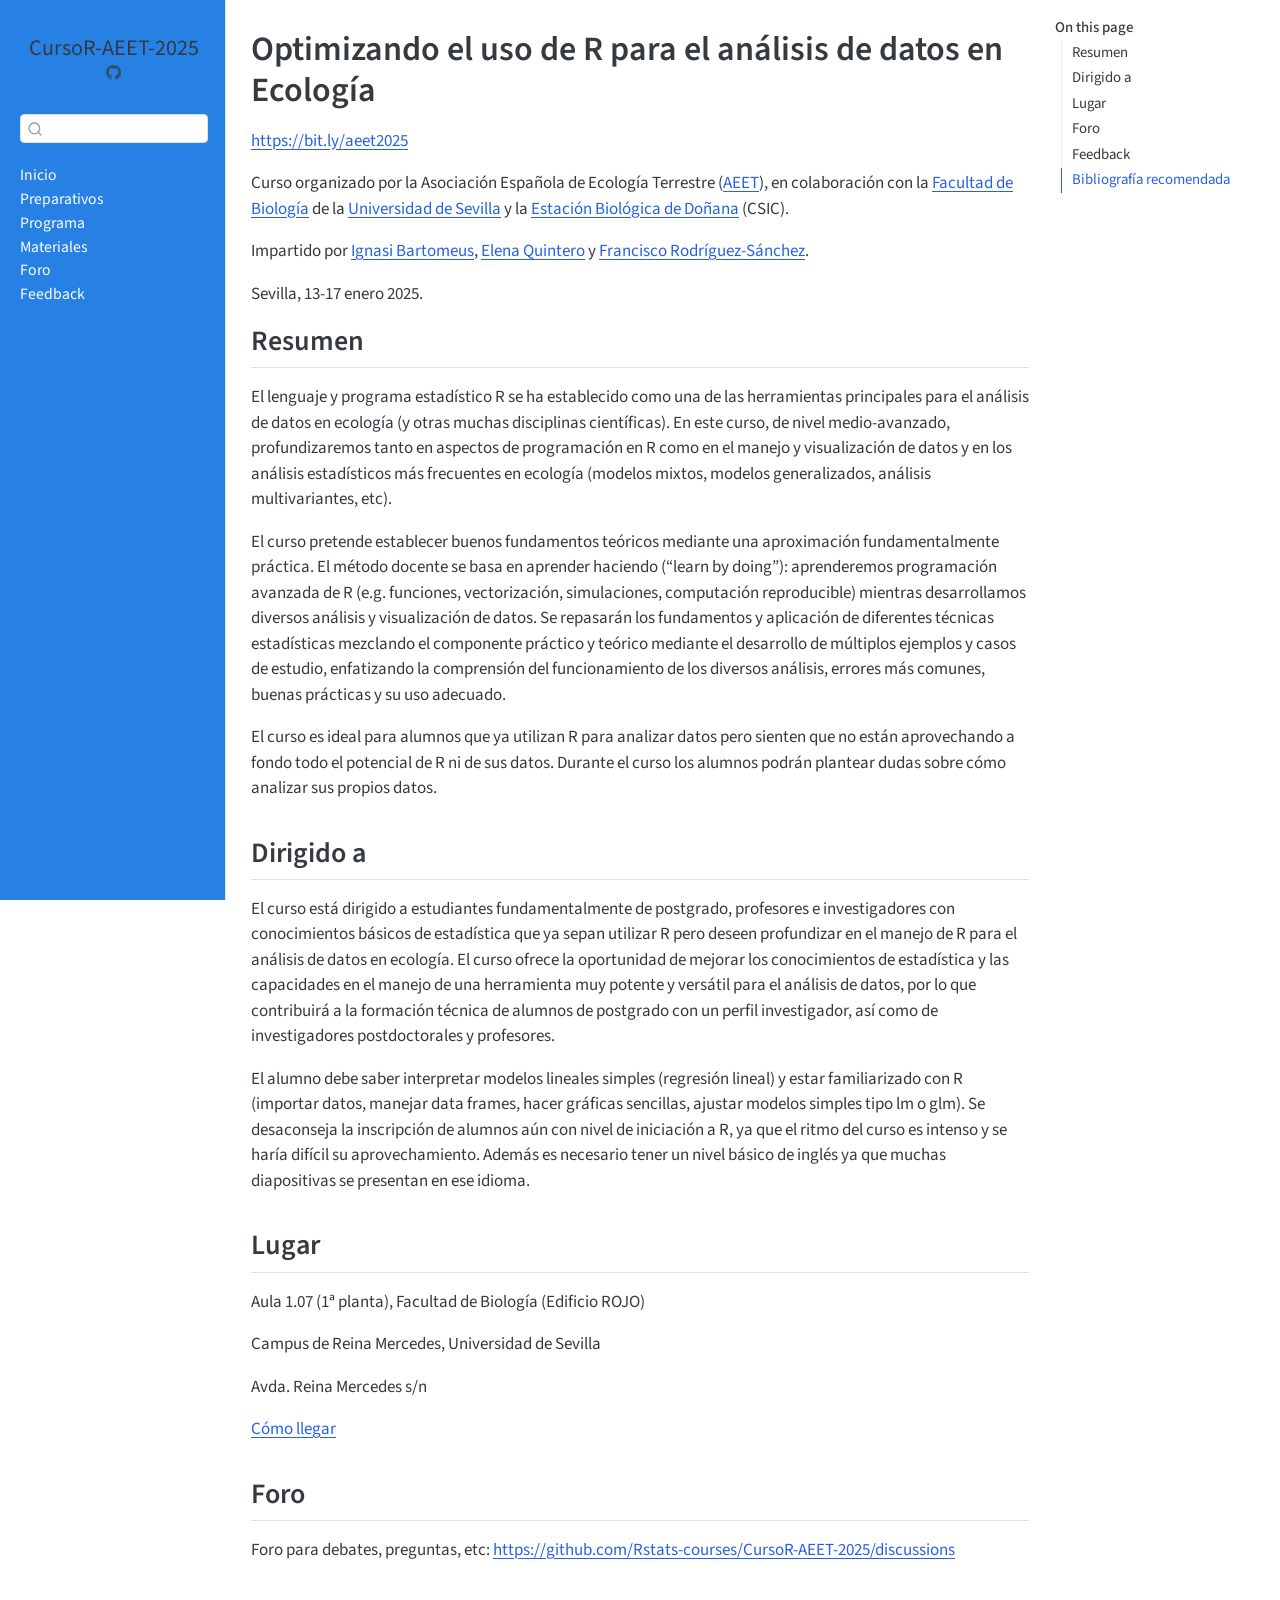
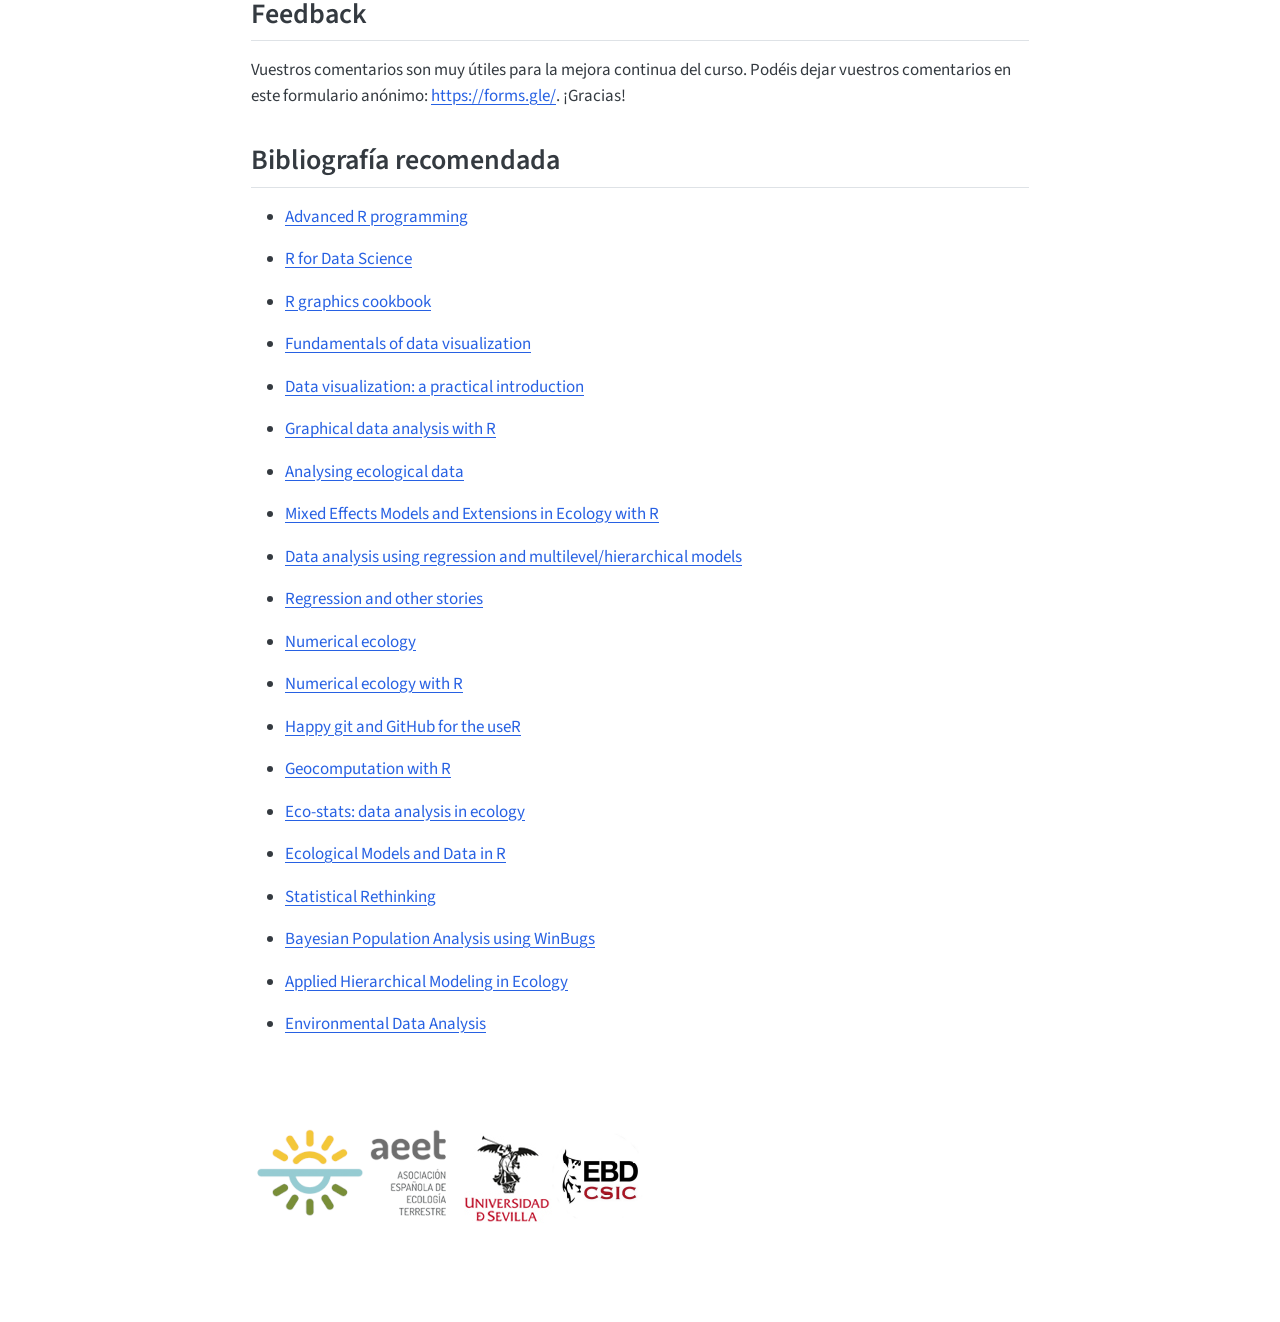
==== commit bcaf13db: "Built site for gh-pages" ====
--- a/index.html
+++ b/index.html
@@ -2,7 +2,7 @@
 <html xmlns="http://www.w3.org/1999/xhtml" lang="en" xml:lang="en"><head>
 
 <meta charset="utf-8">
-<meta name="generator" content="quarto-1.6.39">
+<meta name="generator" content="quarto-1.6.40">
 
 <meta name="viewport" content="width=device-width, initial-scale=1.0, user-scalable=yes">
 
@@ -34,7 +34,7 @@
 <script src="site_libs/quarto-html/tippy.umd.min.js"></script>
 <script src="site_libs/quarto-html/anchor.min.js"></script>
 <link href="site_libs/quarto-html/tippy.css" rel="stylesheet">
-<link href="site_libs/quarto-html/quarto-syntax-highlighting-e26003cea8cd680ca0c55a263523d882.css" rel="stylesheet" id="quarto-text-highlighting-styles">
+<link href="site_libs/quarto-html/quarto-syntax-highlighting-549806ee2085284f45b00abea8c6df48.css" rel="stylesheet" id="quarto-text-highlighting-styles">
 <script src="site_libs/bootstrap/bootstrap.min.js"></script>
 <link href="site_libs/bootstrap/bootstrap-icons.css" rel="stylesheet">
 <link href="site_libs/bootstrap/bootstrap-38769d6d5360e4b0df98504e5036f89d.min.css" rel="stylesheet" append-hash="true" id="quarto-bootstrap" data-mode="light">
@@ -114,8 +114,32 @@
 </li>
         <li class="sidebar-item">
   <div class="sidebar-item-container"> 
+  <a href="./preparativos.html" class="sidebar-item-text sidebar-link">
+ <span class="menu-text">Preparativos</span></a>
+  </div>
+</li>
+        <li class="sidebar-item">
+  <div class="sidebar-item-container"> 
   <a href="./programa.html" class="sidebar-item-text sidebar-link">
  <span class="menu-text">Programa</span></a>
+  </div>
+</li>
+        <li class="sidebar-item">
+  <div class="sidebar-item-container"> 
+  <a href="./materiales.html" class="sidebar-item-text sidebar-link">
+ <span class="menu-text">Materiales</span></a>
+  </div>
+</li>
+        <li class="sidebar-item">
+  <div class="sidebar-item-container"> 
+  <a href="https://github.com/Rstats-courses/CursoR-AEET-2025/discussions" class="sidebar-item-text sidebar-link">
+ <span class="menu-text">Foro</span></a>
+  </div>
+</li>
+        <li class="sidebar-item">
+  <div class="sidebar-item-container"> 
+  <a href="https://forms.gle/EftCaUgkzGRGEfFv8" class="sidebar-item-text sidebar-link">
+ <span class="menu-text">Feedback</span></a>
   </div>
 </li>
     </ul>
@@ -159,9 +183,9 @@
 </header>
 
 
-<p><a href="https://bit.ly/aeet202X" class="uri">https://bit.ly/aeet202X</a></p>
-<p>Curso organizado por la Asociación Española de Ecología Terrestre (<a href="http://www.aeet.org">AEET</a>), en colaboración con la <a href="https://biologia.us.es/">Facultad de Biología</a> de la <a href="https://www.us.es/">Universidad de Sevilla</a>.</p>
-<p>Impartido por <a href="https://bartomeuslab.com/">Ignasi Bartomeus</a>, <a href="https://orcid.org/0000-0003-4979-6874">Elena Quintero</a> y <a href="https://frodriguezsanchez.net/">Francisco Rodríguez-Sánchez</a>.</p>
+<p><a href="https://bit.ly/aeet2025" class="uri">https://bit.ly/aeet2025</a></p>
+<p>Curso organizado por la Asociación Española de Ecología Terrestre (<a href="http://www.aeet.org">AEET</a>), en colaboración con la <a href="https://biologia.us.es/">Facultad de Biología</a> de la <a href="https://www.us.es/">Universidad de Sevilla</a> y la <a href="https://www.ebd.csic.es">Estación Biológica de Doñana</a> (CSIC).</p>
+<p>Impartido por <a href="https://bartomeuslab.com/">Ignasi Bartomeus</a>, <a href="https://elequintero.github.io/">Elena Quintero</a> y <a href="https://frodriguezsanchez.net/">Francisco Rodríguez-Sánchez</a>.</p>
 <p>Sevilla, 13-17 enero 2025.</p>
 <section id="resumen" class="level2">
 <h2 class="anchored" data-anchor-id="resumen">Resumen</h2>
@@ -176,8 +200,8 @@
 </section>
 <section id="lugar" class="level2">
 <h2 class="anchored" data-anchor-id="lugar">Lugar</h2>
-<p>Facultad de Biología (Edificio ROJO)</p>
-<p>Universidad de Sevilla</p>
+<p>Aula 1.07 (1ª planta), Facultad de Biología (Edificio ROJO)</p>
+<p>Campus de Reina Mercedes, Universidad de Sevilla</p>
 <p>Avda. Reina Mercedes s/n</p>
 <p><a href="https://goo.gl/maps/vFWL6eqs85L6zP3n6">Cómo llegar</a></p>
 </section>
--- a/site_libs/quarto-html/quarto-syntax-highlighting-549806ee2085284f45b00abea8c6df48.css
+++ b/site_libs/quarto-html/quarto-syntax-highlighting-549806ee2085284f45b00abea8c6df48.css
@@ -0,0 +1,205 @@
+/* quarto syntax highlight colors */
+:root {
+  --quarto-hl-ot-color: #003B4F;
+  --quarto-hl-at-color: #657422;
+  --quarto-hl-ss-color: #20794D;
+  --quarto-hl-an-color: #5E5E5E;
+  --quarto-hl-fu-color: #4758AB;
+  --quarto-hl-st-color: #20794D;
+  --quarto-hl-cf-color: #003B4F;
+  --quarto-hl-op-color: #5E5E5E;
+  --quarto-hl-er-color: #AD0000;
+  --quarto-hl-bn-color: #AD0000;
+  --quarto-hl-al-color: #AD0000;
+  --quarto-hl-va-color: #111111;
+  --quarto-hl-bu-color: inherit;
+  --quarto-hl-ex-color: inherit;
+  --quarto-hl-pp-color: #AD0000;
+  --quarto-hl-in-color: #5E5E5E;
+  --quarto-hl-vs-color: #20794D;
+  --quarto-hl-wa-color: #5E5E5E;
+  --quarto-hl-do-color: #5E5E5E;
+  --quarto-hl-im-color: #00769E;
+  --quarto-hl-ch-color: #20794D;
+  --quarto-hl-dt-color: #AD0000;
+  --quarto-hl-fl-color: #AD0000;
+  --quarto-hl-co-color: #5E5E5E;
+  --quarto-hl-cv-color: #5E5E5E;
+  --quarto-hl-cn-color: #8f5902;
+  --quarto-hl-sc-color: #5E5E5E;
+  --quarto-hl-dv-color: #AD0000;
+  --quarto-hl-kw-color: #003B4F;
+}
+
+/* other quarto variables */
+:root {
+  --quarto-font-monospace: SFMono-Regular, Menlo, Monaco, Consolas, "Liberation Mono", "Courier New", monospace;
+}
+
+pre > code.sourceCode > span {
+  color: #003B4F;
+}
+
+code span {
+  color: #003B4F;
+}
+
+code.sourceCode > span {
+  color: #003B4F;
+}
+
+div.sourceCode,
+div.sourceCode pre.sourceCode {
+  color: #003B4F;
+}
+
+code span.ot {
+  color: #003B4F;
+  font-style: inherit;
+}
+
+code span.at {
+  color: #657422;
+  font-style: inherit;
+}
+
+code span.ss {
+  color: #20794D;
+  font-style: inherit;
+}
+
+code span.an {
+  color: #5E5E5E;
+  font-style: inherit;
+}
+
+code span.fu {
+  color: #4758AB;
+  font-style: inherit;
+}
+
+code span.st {
+  color: #20794D;
+  font-style: inherit;
+}
+
+code span.cf {
+  color: #003B4F;
+  font-weight: bold;
+  font-style: inherit;
+}
+
+code span.op {
+  color: #5E5E5E;
+  font-style: inherit;
+}
+
+code span.er {
+  color: #AD0000;
+  font-style: inherit;
+}
+
+code span.bn {
+  color: #AD0000;
+  font-style: inherit;
+}
+
+code span.al {
+  color: #AD0000;
+  font-style: inherit;
+}
+
+code span.va {
+  color: #111111;
+  font-style: inherit;
+}
+
+code span.bu {
+  font-style: inherit;
+}
+
+code span.ex {
+  font-style: inherit;
+}
+
+code span.pp {
+  color: #AD0000;
+  font-style: inherit;
+}
+
+code span.in {
+  color: #5E5E5E;
+  font-style: inherit;
+}
+
+code span.vs {
+  color: #20794D;
+  font-style: inherit;
+}
+
+code span.wa {
+  color: #5E5E5E;
+  font-style: italic;
+}
+
+code span.do {
+  color: #5E5E5E;
+  font-style: italic;
+}
+
+code span.im {
+  color: #00769E;
+  font-style: inherit;
+}
+
+code span.ch {
+  color: #20794D;
+  font-style: inherit;
+}
+
+code span.dt {
+  color: #AD0000;
+  font-style: inherit;
+}
+
+code span.fl {
+  color: #AD0000;
+  font-style: inherit;
+}
+
+code span.co {
+  color: #5E5E5E;
+  font-style: inherit;
+}
+
+code span.cv {
+  color: #5E5E5E;
+  font-style: italic;
+}
+
+code span.cn {
+  color: #8f5902;
+  font-style: inherit;
+}
+
+code span.sc {
+  color: #5E5E5E;
+  font-style: inherit;
+}
+
+code span.dv {
+  color: #AD0000;
+  font-style: inherit;
+}
+
+code span.kw {
+  color: #003B4F;
+  font-weight: bold;
+  font-style: inherit;
+}
+
+.prevent-inlining {
+  content: "</";
+}
+
+/*# sourceMappingURL=ae99138f4fbc2fb4c9f5e5cd69c22459.css.map */
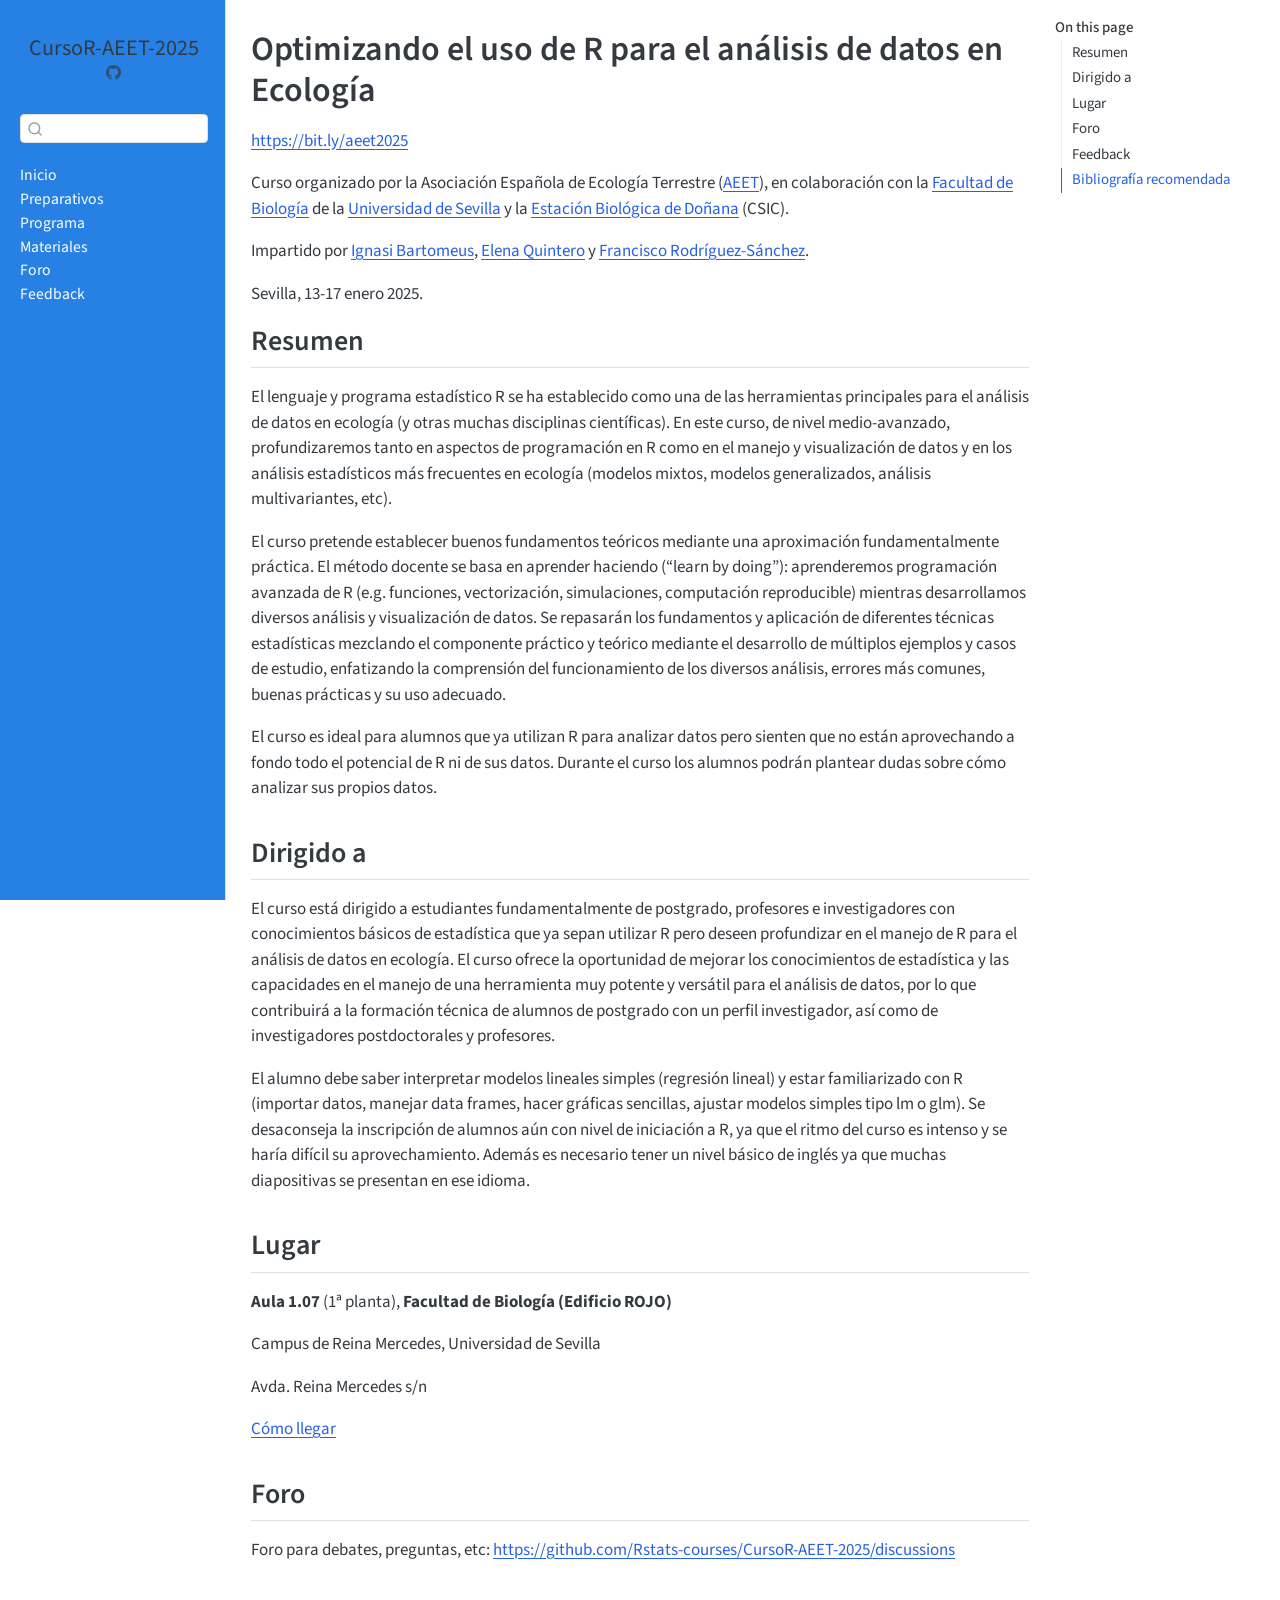
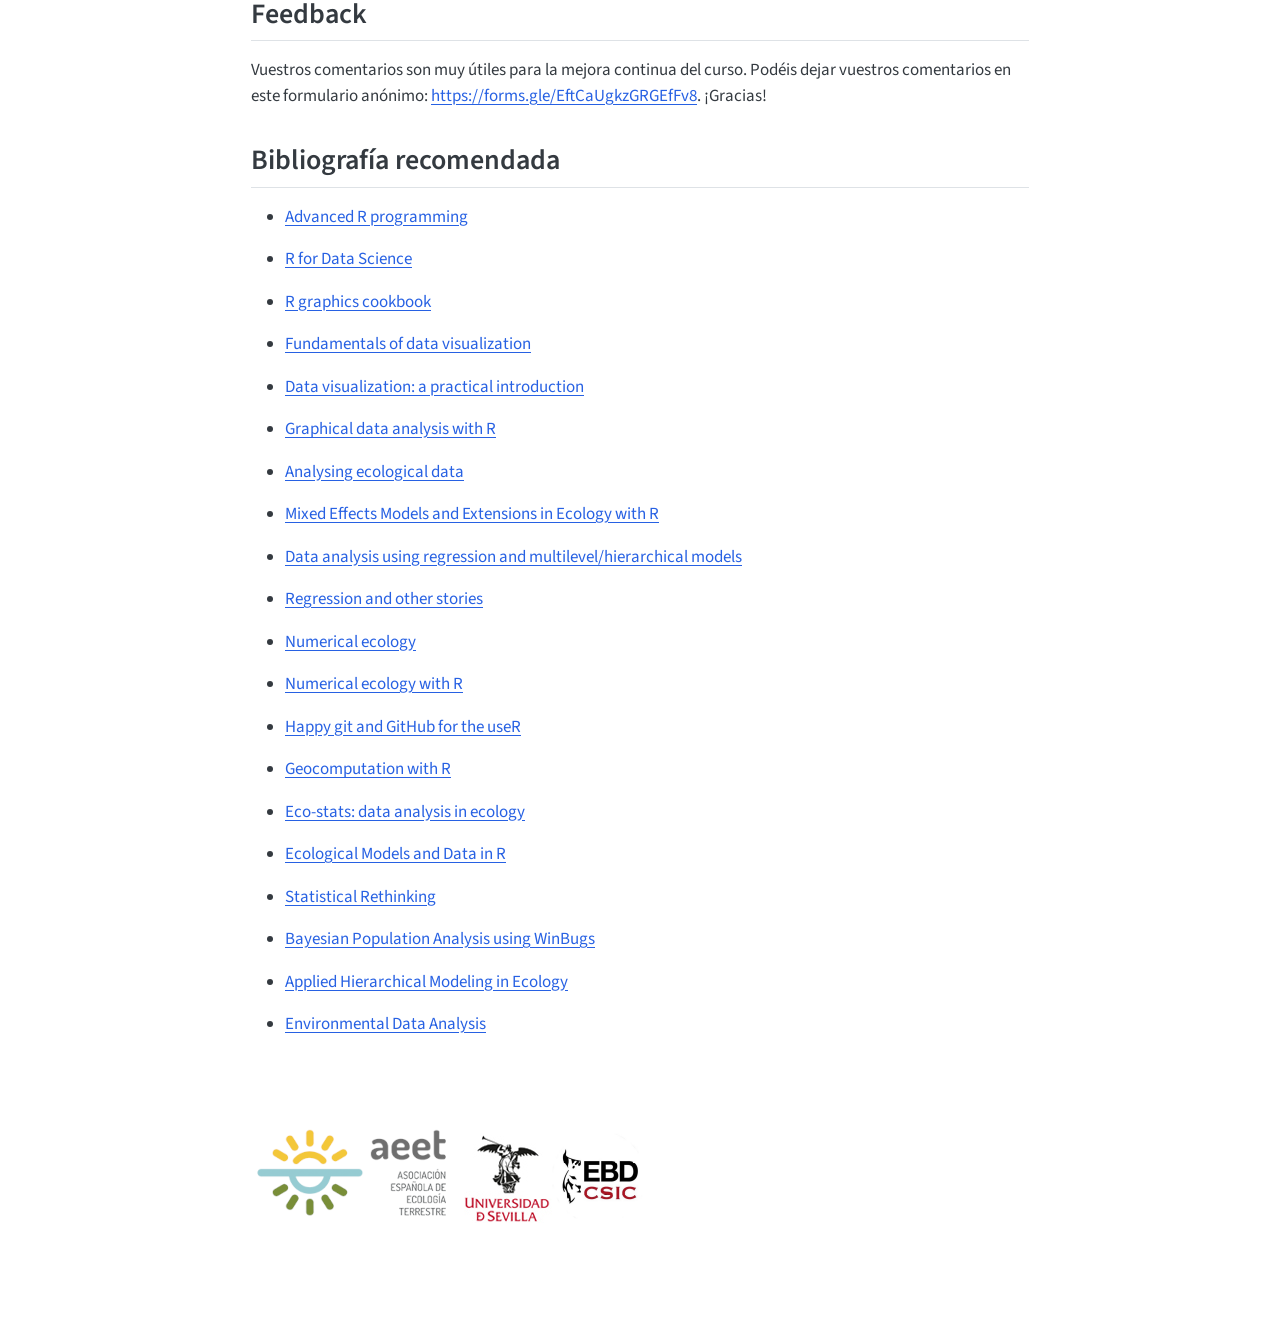
==== commit 49dc740c: "Built site for gh-pages" ====
--- a/index.html
+++ b/index.html
@@ -200,7 +200,7 @@
 </section>
 <section id="lugar" class="level2">
 <h2 class="anchored" data-anchor-id="lugar">Lugar</h2>
-<p>Aula 1.07 (1ª planta), Facultad de Biología (Edificio ROJO)</p>
+<p><strong>Aula 1.07</strong> (1ª planta), <strong>Facultad de Biología (Edificio ROJO)</strong></p>
 <p>Campus de Reina Mercedes, Universidad de Sevilla</p>
 <p>Avda. Reina Mercedes s/n</p>
 <p><a href="https://goo.gl/maps/vFWL6eqs85L6zP3n6">Cómo llegar</a></p>
@@ -211,7 +211,7 @@
 </section>
 <section id="feedback" class="level2">
 <h2 class="anchored" data-anchor-id="feedback">Feedback</h2>
-<p>Vuestros comentarios son muy útiles para la mejora continua del curso. Podéis dejar vuestros comentarios en este formulario anónimo: <a href="https://forms.gle/" class="uri">https://forms.gle/</a>. ¡Gracias!</p>
+<p>Vuestros comentarios son muy útiles para la mejora continua del curso. Podéis dejar vuestros comentarios en este formulario anónimo: <a href="https://forms.gle/EftCaUgkzGRGEfFv8" class="uri">https://forms.gle/EftCaUgkzGRGEfFv8</a>. ¡Gracias!</p>
 </section>
 <section id="bibliografía-recomendada" class="level2">
 <h2 class="anchored" data-anchor-id="bibliografía-recomendada">Bibliografía recomendada</h2>
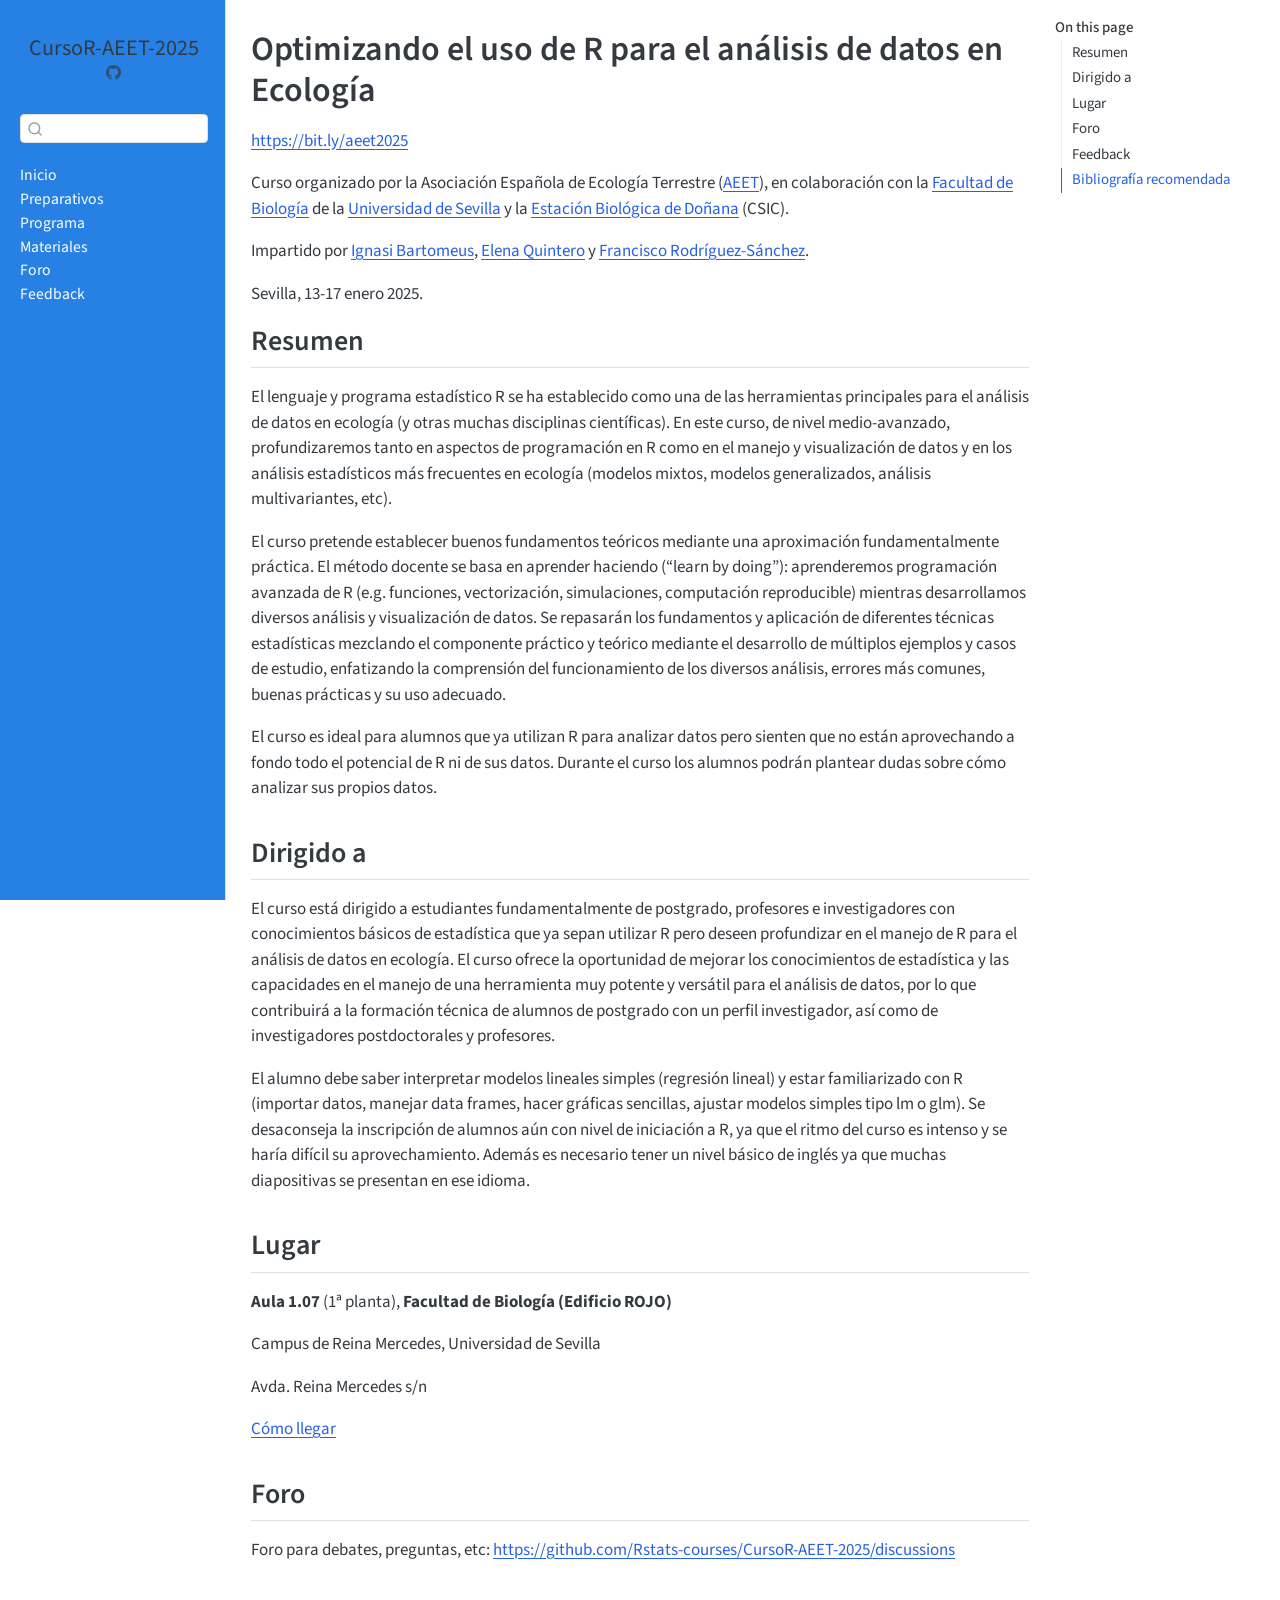
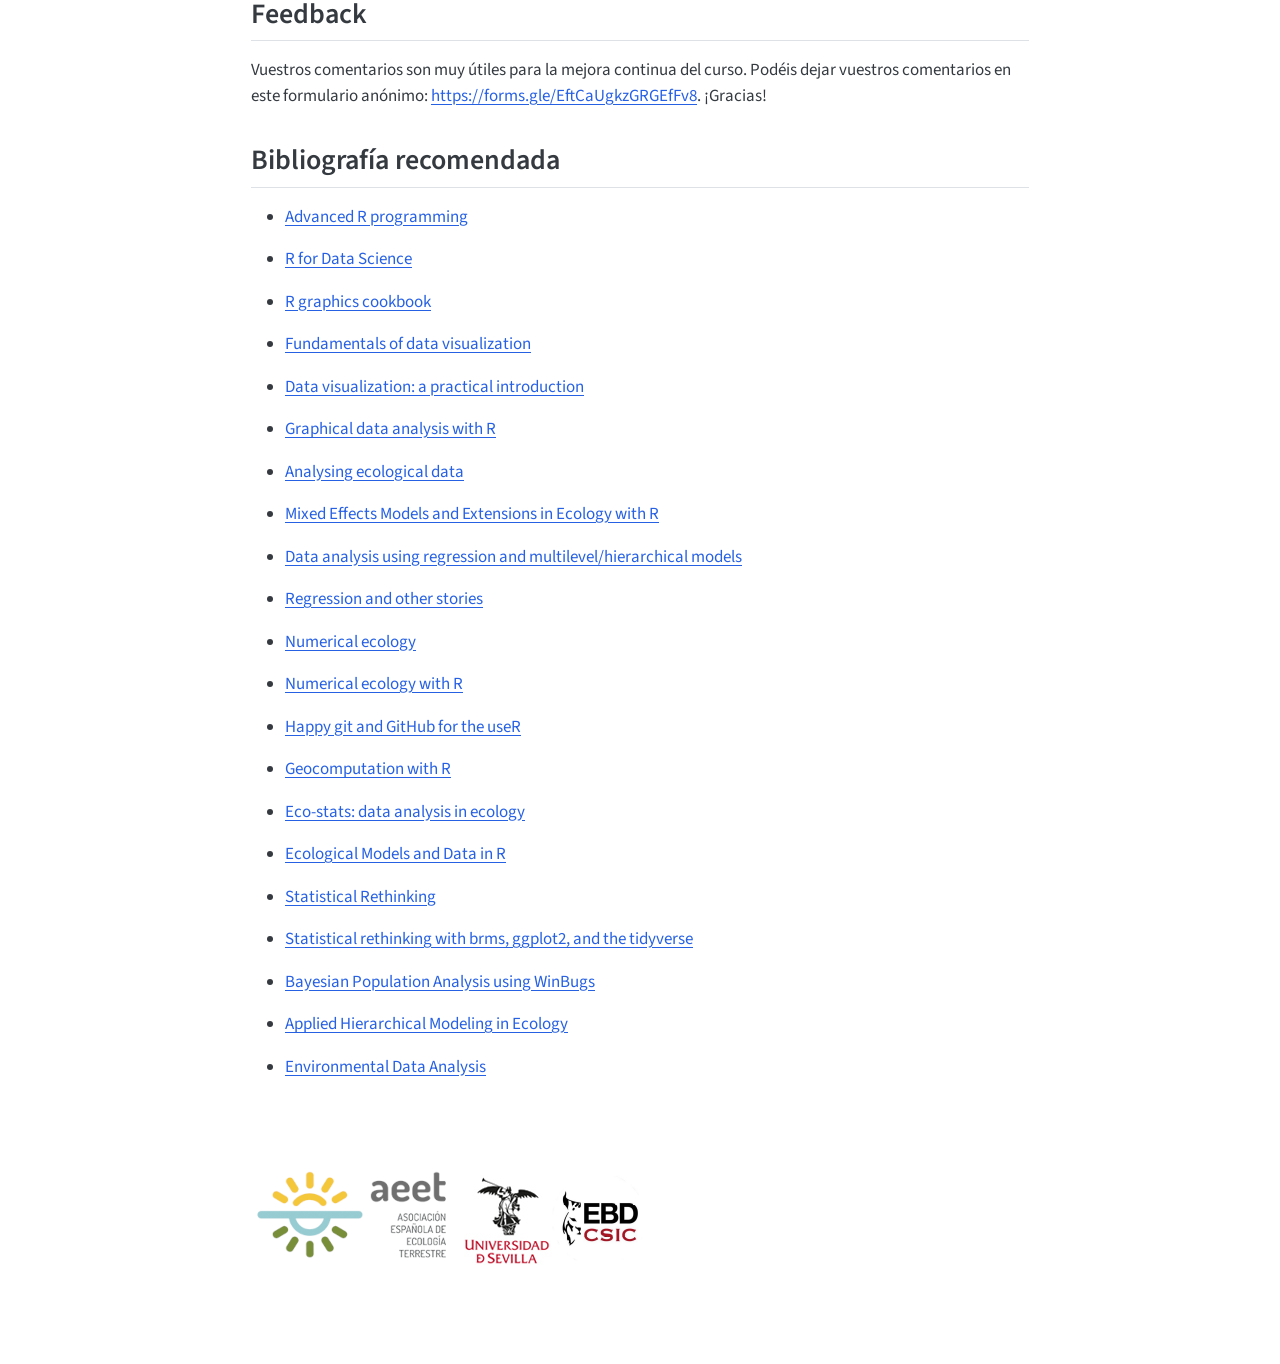
==== commit 60cd0908: "Built site for gh-pages" ====
--- a/index.html
+++ b/index.html
@@ -37,7 +37,7 @@
 <link href="site_libs/quarto-html/quarto-syntax-highlighting-549806ee2085284f45b00abea8c6df48.css" rel="stylesheet" id="quarto-text-highlighting-styles">
 <script src="site_libs/bootstrap/bootstrap.min.js"></script>
 <link href="site_libs/bootstrap/bootstrap-icons.css" rel="stylesheet">
-<link href="site_libs/bootstrap/bootstrap-38769d6d5360e4b0df98504e5036f89d.min.css" rel="stylesheet" append-hash="true" id="quarto-bootstrap" data-mode="light">
+<link href="site_libs/bootstrap/bootstrap-47984fbaa3523df6e9d1047ab0828ab8.min.css" rel="stylesheet" append-hash="true" id="quarto-bootstrap" data-mode="light">
 <script id="quarto-search-options" type="application/json">{
   "location": "sidebar",
   "copy-button": false,
@@ -218,22 +218,23 @@
 <ul>
 <li><p><a href="http://adv-r.had.co.nz/">Advanced R programming</a></p></li>
 <li><p><a href="http://r4ds.had.co.nz/">R for Data Science</a></p></li>
-<li><p><a href="http://shop.oreilly.com/product/0636920023135.do">R graphics cookbook</a></p></li>
-<li><p><a href="http://serialmentor.com/dataviz/">Fundamentals of data visualization</a></p></li>
+<li><p><a href="https://r-graphics.org/">R graphics cookbook</a></p></li>
+<li><p><a href="https://clauswilke.com/dataviz/">Fundamentals of data visualization</a></p></li>
 <li><p><a href="http://socviz.co/">Data visualization: a practical introduction</a></p></li>
 <li><p><a href="http://www.gradaanwr.net/">Graphical data analysis with R</a></p></li>
-<li><p><a href="http://highstat.com/index.php/analysing-ecological-data">Analysing ecological data</a></p></li>
-<li><p><a href="http://highstat.com/index.php/mixed-effects-models-and-extensions-in-ecology-with-r">Mixed Effects Models and Extensions in Ecology with R</a></p></li>
+<li><p><a href="https://www.highstat.com/index.php/books2">Analysing ecological data</a></p></li>
+<li><p><a href="https://www.highstat.com/index.php/books2">Mixed Effects Models and Extensions in Ecology with R</a></p></li>
 <li><p><a href="http://www.stat.columbia.edu/~gelman/arm/">Data analysis using regression and multilevel/hierarchical models</a></p></li>
 <li><p><a href="https://avehtari.github.io/ROS-Examples/">Regression and other stories</a></p></li>
 <li><p><a href="https://www.elsevier.com/books/numerical-ecology/legendre/978-0-444-53868-0">Numerical ecology</a></p></li>
 <li><p><a href="http://www.springer.com/la/book/9781441979759">Numerical ecology with R</a></p></li>
 <li><p><a href="http://happygitwithr.com/">Happy git and GitHub for the useR</a></p></li>
-<li><p><a href="https://geocompr.robinlovelace.net/">Geocomputation with R</a></p></li>
+<li><p><a href="https://r.geocompx.org/">Geocomputation with R</a></p></li>
 <li><p><a href="https://link.springer.com/book/10.1007/978-3-030-88443-7">Eco-stats: data analysis in ecology</a></p></li>
-<li><p><a href="">Ecological Models and Data in R</a></p></li>
-<li><p><a href="">Statistical Rethinking</a></p></li>
-<li><p><a href="">Bayesian Population Analysis using WinBugs</a></p></li>
+<li><p><a href="https://math.mcmaster.ca/~bolker/emdbook/index.html">Ecological Models and Data in R</a></p></li>
+<li><p><a href="https://xcelab.net/rm/">Statistical Rethinking</a></p></li>
+<li><p><a href="https://bookdown.org/content/4857/">Statistical rethinking with brms, ggplot2, and the tidyverse</a></p></li>
+<li><p><a href="https://www.sciencedirect.com/book/9780123870209/bayesian-population-analysis-using-winbugs">Bayesian Population Analysis using WinBugs</a></p></li>
 <li><p><a href="https://www.mbr-pwrc.usgs.gov/pubanalysis/keryroylebook/">Applied Hierarchical Modeling in Ecology</a></p></li>
 <li><p><a href="https://link.springer.com/book/10.1007/978-3-030-55020-2">Environmental Data Analysis</a></p></li>
 </ul>
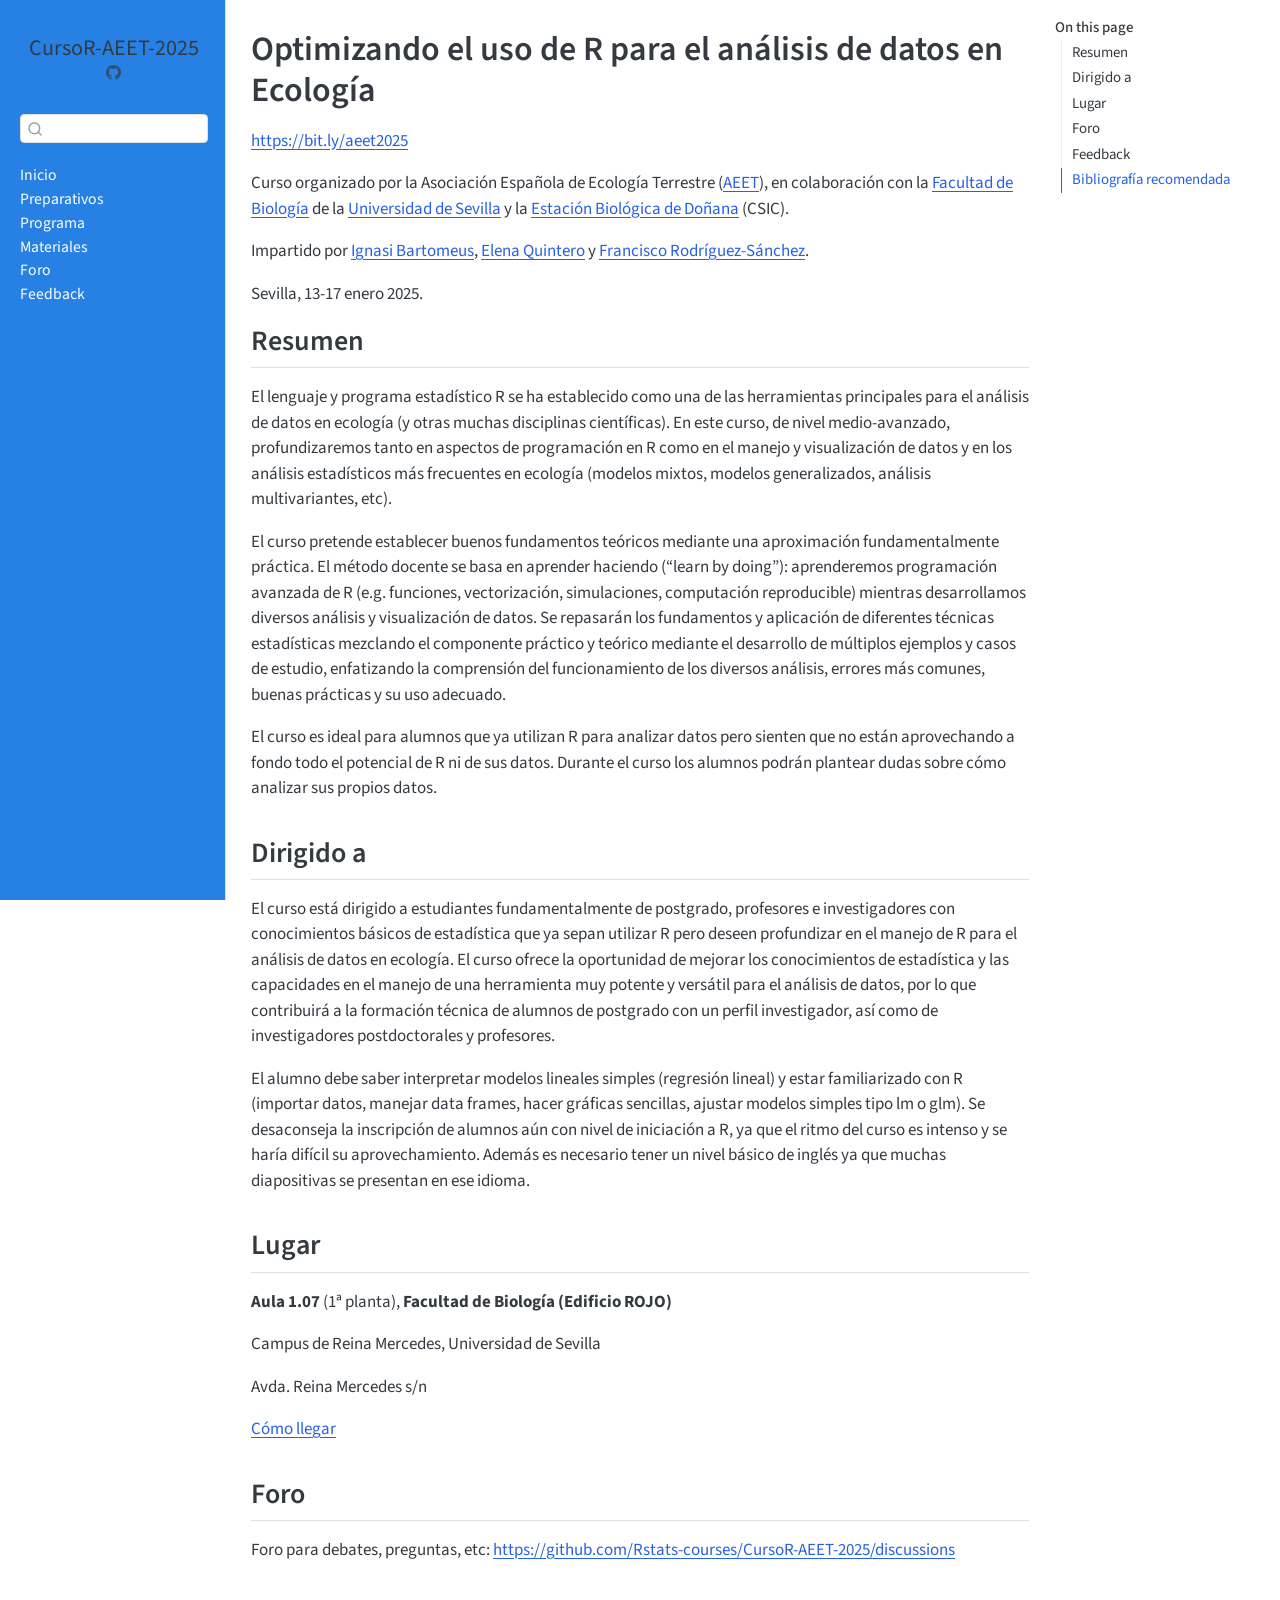
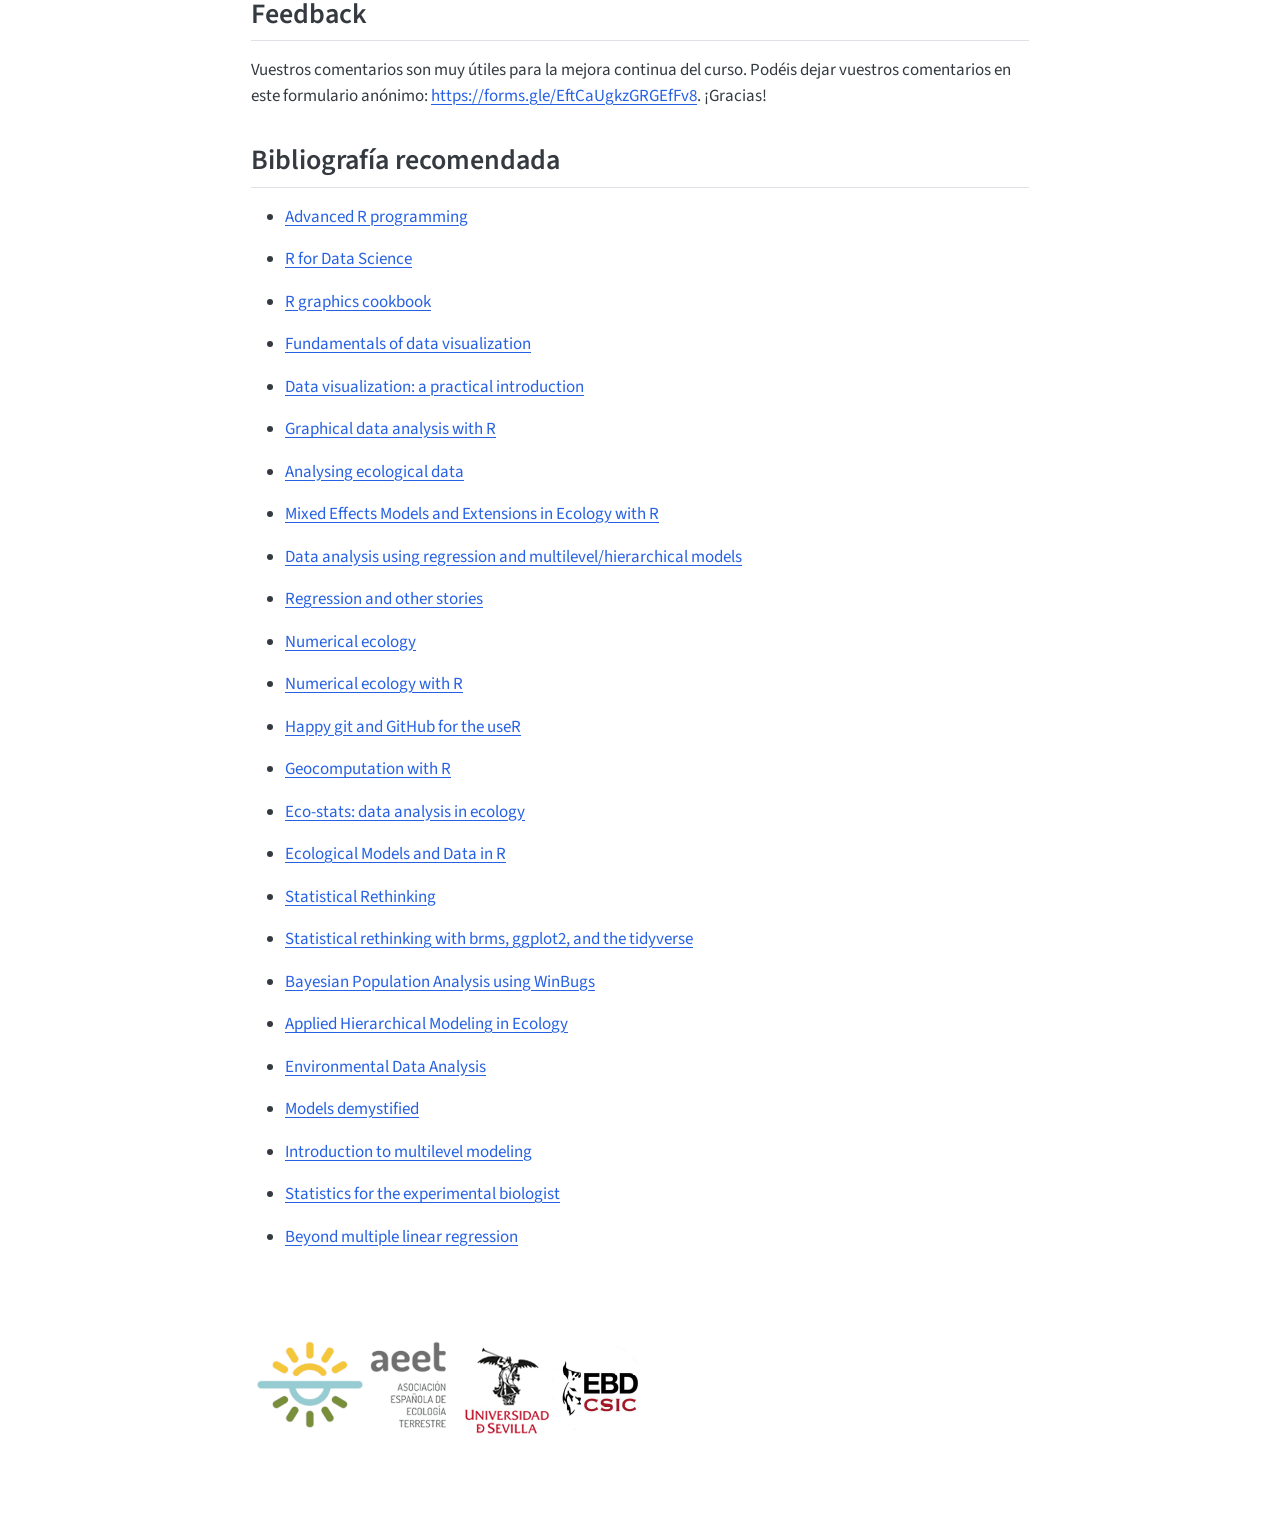
==== commit 925829c6: "Built site for gh-pages" ====
--- a/index.html
+++ b/index.html
@@ -237,6 +237,10 @@
 <li><p><a href="https://www.sciencedirect.com/book/9780123870209/bayesian-population-analysis-using-winbugs">Bayesian Population Analysis using WinBugs</a></p></li>
 <li><p><a href="https://www.mbr-pwrc.usgs.gov/pubanalysis/keryroylebook/">Applied Hierarchical Modeling in Ecology</a></p></li>
 <li><p><a href="https://link.springer.com/book/10.1007/978-3-030-55020-2">Environmental Data Analysis</a></p></li>
+<li><p><a href="https://m-clark.github.io/book-of-models/">Models demystified</a></p></li>
+<li><p><a href="https://www.learn-mlms.com/">Introduction to multilevel modeling</a></p></li>
+<li><p><a href="https://www.middleprofessor.com/files/applied-biostatistics_bookdown/_book/index.html">Statistics for the experimental biologist</a></p></li>
+<li><p><a href="https://bookdown.org/roback/bookdown-BeyondMLR/">Beyond multiple linear regression</a></p></li>
 </ul>
 <p><br> <br></p>
 <p><img src="logos2.png" class="img-fluid"></p>
